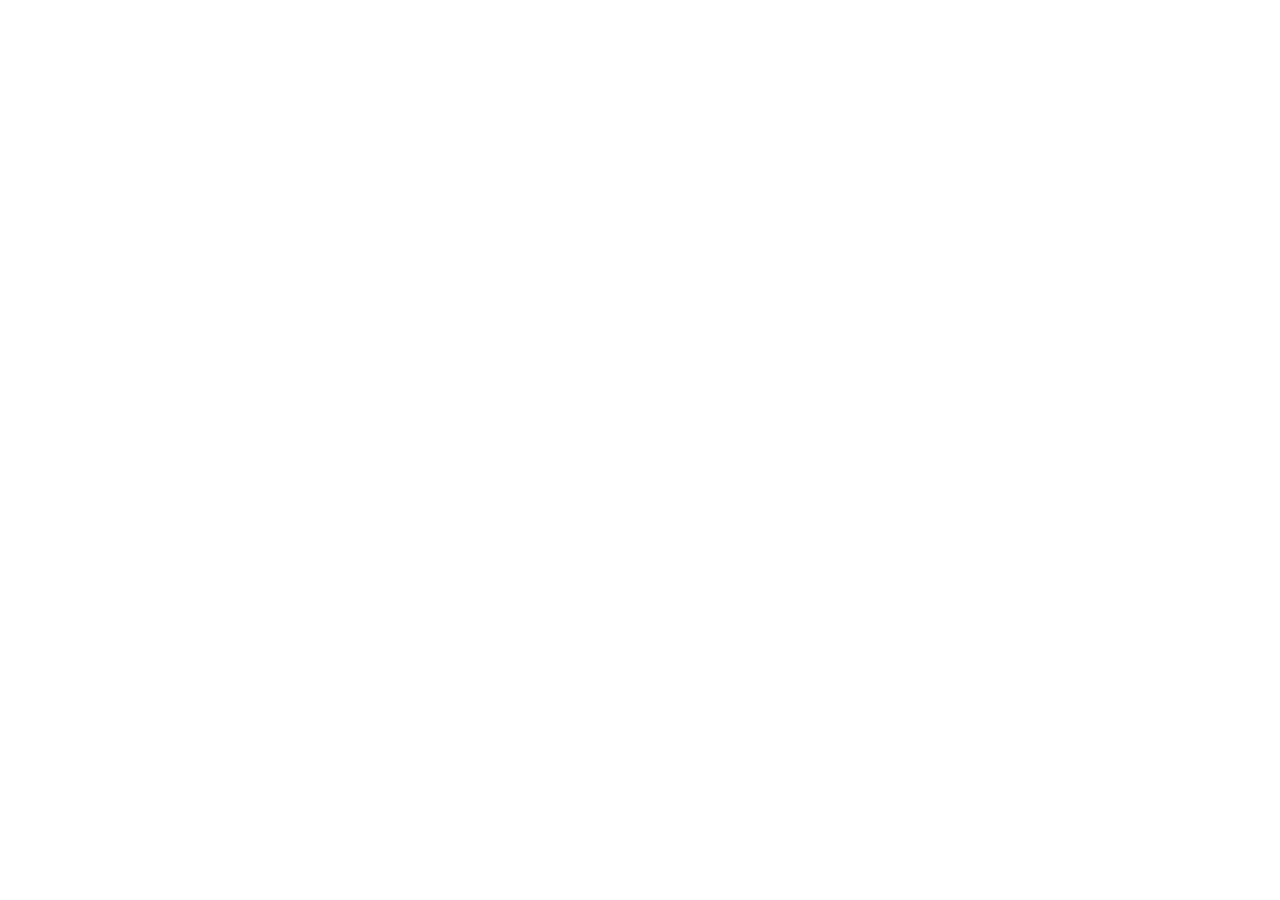
==== index.html @ 49f3c9e8 "Add files via upload" ====
<!doctype html>
<html lang="en">
<head>
  <meta charset="utf-8">
  <meta name="viewport" content="width=device-width, initial-scale=1, viewport-fit=cover">
  <title>MoneyNest</title>
  <meta name="theme-color" content="#ffffff">
  <script>
    /* apply the saved theme before anything paints (no white flash in dark mode) */
    (function () {
      try {
        var m = localStorage.getItem('mn_theme') || 'light';
        if (m === 'auto') m = (window.matchMedia && matchMedia('(prefers-color-scheme: dark)').matches) ? 'dark' : 'light';
        document.documentElement.setAttribute('data-theme', m);
      } catch (e) { document.documentElement.setAttribute('data-theme', 'light'); }
    })();
  </script>
  <link rel="icon" href="icons/logo.svg" type="image/svg+xml">
  <link rel="apple-touch-icon" href="icons/icon-180.png">
  <link rel="manifest" href="manifest.webmanifest">
  <meta name="mobile-web-app-capable" content="yes">
  <meta name="apple-mobile-web-app-capable" content="yes">
  <meta name="apple-mobile-web-app-title" content="MoneyNest">
  <link rel="stylesheet" href="css/style.css">
</head>
<body>
  <div id="app"></div>
  <div id="sheet"></div>
  <div id="toast" role="status" aria-live="polite"></div>
  <noscript>MoneyNest needs JavaScript.</noscript>
  <script src="config.js"></script>
  <script src="js/core.js"></script>
  <script src="js/charts.js"></script>
  <script src="js/i18n.js"></script>
  <script src="js/drive.js"></script>
  <script src="js/ui.js"></script>
</body>
</html>
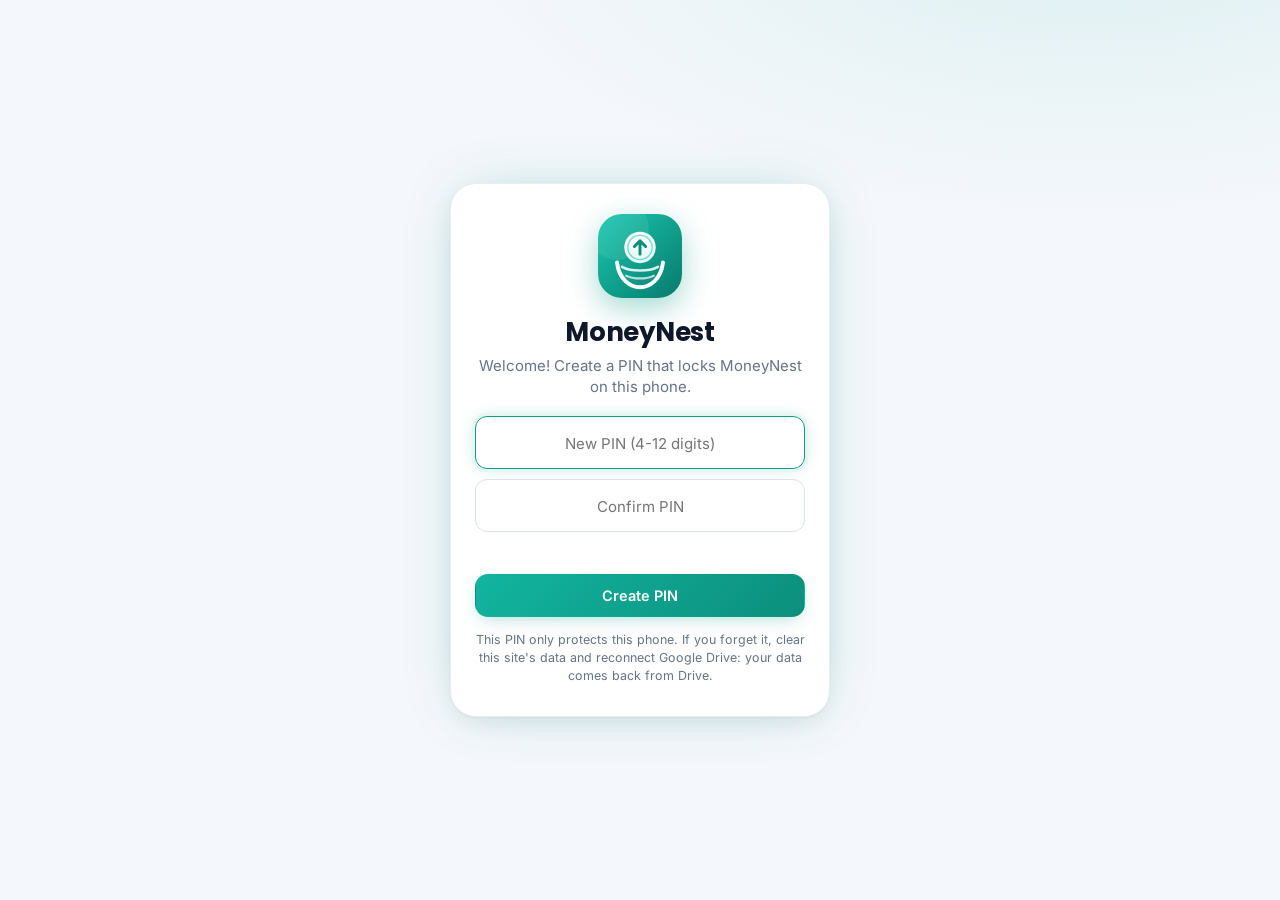
==== commit a761faa7: "Add files via upload" ====
--- a/index.html
+++ b/index.html
@@ -1,38 +1,2254 @@
 <!doctype html>
-<html lang="en">
-<head>
-  <meta charset="utf-8">
-  <meta name="viewport" content="width=device-width, initial-scale=1, viewport-fit=cover">
-  <title>MoneyNest</title>
-  <meta name="theme-color" content="#ffffff">
-  <script>
-    /* apply the saved theme before anything paints (no white flash in dark mode) */
-    (function () {
-      try {
-        var m = localStorage.getItem('mn_theme') || 'light';
-        if (m === 'auto') m = (window.matchMedia && matchMedia('(prefers-color-scheme: dark)').matches) ? 'dark' : 'light';
-        document.documentElement.setAttribute('data-theme', m);
-      } catch (e) { document.documentElement.setAttribute('data-theme', 'light'); }
-    })();
-  </script>
-  <link rel="icon" href="icons/logo.svg" type="image/svg+xml">
-  <link rel="apple-touch-icon" href="icons/icon-180.png">
-  <link rel="manifest" href="manifest.webmanifest">
-  <meta name="mobile-web-app-capable" content="yes">
-  <meta name="apple-mobile-web-app-capable" content="yes">
-  <meta name="apple-mobile-web-app-title" content="MoneyNest">
-  <link rel="stylesheet" href="css/style.css">
-</head>
-<body>
-  <div id="app"></div>
-  <div id="sheet"></div>
-  <div id="toast" role="status" aria-live="polite"></div>
-  <noscript>MoneyNest needs JavaScript.</noscript>
-  <script src="config.js"></script>
-  <script src="js/core.js"></script>
-  <script src="js/charts.js"></script>
-  <script src="js/i18n.js"></script>
-  <script src="js/drive.js"></script>
-  <script src="js/ui.js"></script>
-</body>
-</html>
+<html lang="en"><head><meta charset="utf-8">
+<meta name="viewport" content="width=device-width, initial-scale=1, viewport-fit=cover">
+<title>MoneyNest</title>
+<meta name="theme-color" content="#ffffff">
+<meta name="mobile-web-app-capable" content="yes"><meta name="apple-mobile-web-app-capable" content="yes"><meta name="apple-mobile-web-app-title" content="MoneyNest">
+<link rel="icon" href="[data-uri]" type="image/svg+xml"><link rel="apple-touch-icon" href="[data-uri]">
+<script>(function(){try{var m=localStorage.getItem('mn_theme')||'light';if(m==='auto')m=(window.matchMedia&&matchMedia('(prefers-color-scheme: dark)').matches)?'dark':'light';document.documentElement.setAttribute('data-theme',m);}catch(e){document.documentElement.setAttribute('data-theme','light');}})();</script>
+<style>/* MoneyNest - light and dark themes */
+@font-face { font-family: "Inter"; font-weight: 400; font-style: normal; font-display: swap; src: url("[data-uri]") format("woff"); }
+@font-face { font-family: "Inter"; font-weight: 500; font-style: normal; font-display: swap; src: url("[data-uri]") format("woff"); }
+@font-face { font-family: "Inter"; font-weight: 600; font-style: normal; font-display: swap; src: url("[data-uri]") format("woff"); }
+@font-face { font-family: "Inter"; font-weight: 700; font-style: normal; font-display: swap; src: url("[data-uri]") format("woff"); }
+@font-face { font-family: "Poppins"; font-weight: 500; font-style: normal; font-display: swap; src: url("[data-uri]") format("woff"); }
+@font-face { font-family: "Poppins"; font-weight: 700; font-style: normal; font-display: swap; src: url("[data-uri]") format("woff"); }
+
+:root {
+  color-scheme: light;
+  --bg: #f4f7fb; --bg-glow: rgba(18, 181, 160, .10);
+  --card: #ffffff; --card-2: #f7f9fc; --ink: #0f172a; --muted: #64748b; --line: #e8edf3; --line-2: #f0f3f8;
+  --input: #ffffff; --input-line: #dbe2ea; --hover: #f8fafc; --seg-bg: #edf1f6; --seg-on: #ffffff;
+  --brand: #0f9d8a; --brand-2: #12b5a0; --brand-d: #0b7f70; --brand-soft: #e6f6f3; --brand-glow: rgba(15, 157, 138, .38);
+  --pos: #16a34a; --neg: #e5484d; --save: #2f6fed; --warn: #f59e0b;
+  --pos-soft: #e8f7ee; --neg-soft: #fdecee; --save-soft: #e9f0fe; --warn-soft: #fff3da;
+  --pos-ink: #12803a; --neg-ink: #c92a31; --save-ink: #2358c9; --warn-ink: #9a5b00;
+  --grid: #e8edf3; --zero: #cbd5e1; --hero-tint: rgba(18, 181, 160, .13);
+  --glass: rgba(255, 255, 255, .86); --backdrop: rgba(15, 23, 42, .42);
+  --shadow: 0 1px 2px rgba(15, 23, 42, .04), 0 8px 22px rgba(15, 23, 42, .05);
+  --radius: 18px;
+  --font: "Inter", "Nirmala UI", "Noto Sans Bengali", "Segoe UI", system-ui, -apple-system, Roboto, Arial, sans-serif;
+  --font-display: "Poppins", "Inter", "Nirmala UI", "Noto Sans Bengali", "Segoe UI", system-ui, sans-serif;
+}
+:root[data-theme="dark"] {
+  color-scheme: dark;
+  --bg: #090f1d; --bg-glow: rgba(45, 212, 191, .10);
+  --card: #111a2e; --card-2: #16213a; --ink: #e8eef9; --muted: #94a3bc; --line: #1f2d47; --line-2: #19243b;
+  --input: #0d1526; --input-line: #2a3b5c; --hover: #17223a; --seg-bg: #0d1526; --seg-on: #1d2b48;
+  --brand: #2dd4bf; --brand-2: #34e0c8; --brand-d: #5eead4; --brand-soft: rgba(45, 212, 191, .14); --brand-glow: rgba(45, 212, 191, .42);
+  --pos: #34d399; --neg: #fb7185; --save: #6ea8fe; --warn: #fbbf24;
+  --pos-soft: rgba(52, 211, 153, .14); --neg-soft: rgba(251, 113, 133, .14); --save-soft: rgba(110, 168, 254, .15); --warn-soft: rgba(251, 191, 36, .14);
+  --pos-ink: #6ee7b7; --neg-ink: #fda4af; --save-ink: #9cc4ff; --warn-ink: #fcd34d;
+  --grid: #22314f; --zero: #3b4d70; --hero-tint: rgba(45, 212, 191, .12);
+  --glass: rgba(14, 22, 40, .84); --backdrop: rgba(2, 6, 15, .66);
+  --shadow: 0 1px 2px rgba(0, 0, 0, .35), 0 10px 30px rgba(0, 0, 0, .28);
+}
+
+* { box-sizing: border-box; -webkit-tap-highlight-color: transparent; }
+html, body { margin: 0; background: var(--bg); color: var(--ink); font-family: var(--font); font-size: 15px; line-height: 1.45; -webkit-font-smoothing: antialiased; }
+body { background: radial-gradient(900px 420px at 85% -80px, var(--bg-glow), transparent 70%), var(--bg); background-attachment: fixed; min-height: 100vh; }
+body.noscroll { overflow: hidden; }
+html.theme-anim *, html.theme-anim *::before, html.theme-anim *::after { transition: background-color .35s ease, color .35s ease, border-color .35s ease, box-shadow .35s ease !important; }
+button, input, select { font: inherit; color: inherit; }
+button { cursor: pointer; }
+button:disabled { opacity: .45; cursor: not-allowed; }
+h1, h2, h3, h4 { margin: 0; line-height: 1.25; }
+h1, h2, h3 { font-family: var(--font-display); font-weight: 700; letter-spacing: -.01em; }
+h3 { font-size: 16px; display: flex; align-items: center; gap: 8px; }
+h4 { font-size: 12px; text-transform: uppercase; letter-spacing: .06em; color: var(--muted); margin: 14px 0 8px; }
+small { color: var(--muted); font-size: 12.5px; }
+.ic { flex: none; vertical-align: middle; }
+.muted { color: var(--muted); } .xs { font-size: 12.5px; } .center { text-align: center; } .pad { padding: 18px 0; }
+.pos { color: var(--pos); } .neg { color: var(--neg); } .save { color: var(--save); } .neu { color: var(--ink); }
+:focus-visible { outline: 3px solid var(--brand-glow); outline-offset: 2px; border-radius: 10px; }
+::selection { background: var(--brand-glow); }
+
+/* ---------- layout ---------- */
+.shell { min-height: 100vh; }
+.side { display: none; }
+.top { position: sticky; top: 0; z-index: 20; display: flex; align-items: center; justify-content: space-between; gap: 10px; padding: 12px 16px; background: var(--glass); backdrop-filter: blur(14px); -webkit-backdrop-filter: blur(14px); border-bottom: 1px solid var(--line); }
+.top-l { display: flex; align-items: center; gap: 10px; }
+.top-r { display: flex; align-items: center; gap: 8px; }
+.top-l img { width: 32px; height: 32px; border-radius: 9px; }
+.top h1 { font-size: 19px; }
+.main { padding-bottom: 118px; min-width: 0; }
+#page { padding: 16px; max-width: 1080px; margin: 0 auto; }
+.tabs { position: fixed; left: 0; right: 0; bottom: 0; z-index: 30; display: grid; grid-template-columns: repeat(6, 1fr); background: var(--glass); backdrop-filter: blur(14px); -webkit-backdrop-filter: blur(14px); border-top: 1px solid var(--line); padding: 6px 4px calc(6px + env(safe-area-inset-bottom)); }
+.navbtn { position: relative; display: flex; flex-direction: column; align-items: center; gap: 2px; background: none; border: 0; padding: 6px 2px; font-size: 11px; color: var(--muted); border-radius: 12px; transition: color .2s, transform .2s; }
+.navbtn:active { transform: scale(.94); }
+.navbtn.on { color: var(--brand-d); font-weight: 600; }
+.navbtn.on .ic { stroke-width: 2.2; filter: drop-shadow(0 0 6px var(--brand-glow)); }
+.fab { position: fixed; right: 18px; bottom: calc(76px + env(safe-area-inset-bottom)); z-index: 31; width: 56px; height: 56px; border-radius: 50%; border: 0; background: linear-gradient(135deg, var(--brand-2), #0b8f7c); color: #fff; display: grid; place-items: center; box-shadow: 0 8px 24px var(--brand-glow); animation: glowpulse 3.2s ease-in-out infinite; transition: transform .2s; }
+.fab:active { transform: scale(.94); }
+
+@media (min-width: 900px) {
+  .shell { display: grid; grid-template-columns: 250px 1fr; }
+  .side { display: flex; flex-direction: column; gap: 18px; position: sticky; top: 0; height: 100vh; padding: 22px 16px; background: var(--card); border-right: 1px solid var(--line); }
+  .brand { display: flex; align-items: center; gap: 10px; font-size: 19px; padding: 0 6px 4px; font-family: var(--font-display); }
+  .brand img { width: 38px; height: 38px; border-radius: 11px; box-shadow: 0 6px 16px -4px var(--brand-glow); }
+  .sidenav { display: flex; flex-direction: column; gap: 4px; }
+  .sidenav .navbtn { flex-direction: row; gap: 12px; font-size: 14.5px; padding: 11px 12px; text-align: left; }
+  .sidenav .navbtn:hover { background: var(--hover); }
+  .sidenav .navbtn.on { background: var(--brand-soft); box-shadow: inset 3px 0 0 var(--brand); }
+  .side .sync-badge { margin-top: auto; }
+  .tabs, .fab, .top-l img { display: none; }
+  .main { padding-bottom: 40px; }
+  .top { padding: 18px 28px; }
+  #page { padding: 24px 28px; }
+}
+
+/* ---------- cards & basics ---------- */
+.card { background: var(--card); border-radius: var(--radius); box-shadow: var(--shadow); border: 1px solid var(--line); padding: 16px; transition: border-color .25s, box-shadow .25s, transform .25s; }
+.card:hover { border-color: var(--brand-glow); }
+.card-h { display: flex; align-items: center; justify-content: space-between; gap: 10px; margin-bottom: 12px; }
+.grid { display: grid; gap: 14px; grid-template-columns: 1fr; }
+@media (min-width: 900px) {
+  .grid.home, .grid.settings, .grid.wishes { grid-template-columns: 1fr 1fr; grid-auto-flow: dense; }
+  .grid.home > .full { grid-column: 1 / -1; }
+}
+.big { font-family: var(--font-display); font-size: 32px; font-weight: 700; letter-spacing: -.02em; }
+.kv { display: flex; align-items: center; justify-content: space-between; gap: 10px; padding: 5px 0; }
+.kv > span:first-child { color: var(--muted); }
+.link { background: none; border: 0; color: var(--brand-d); font-weight: 600; padding: 4px 2px; font-size: 14px; }
+.link:hover { text-decoration: underline; }
+.center-link { display: block; margin: 16px auto; }
+.dot { width: 9px; height: 9px; border-radius: 50%; display: inline-block; }
+.dot.ok { background: var(--pos); box-shadow: 0 0 8px var(--pos); } .dot.busy { background: var(--save); animation: pulse 1s infinite; } .dot.off { background: var(--warn); box-shadow: 0 0 8px var(--warn); } .dot.err { background: var(--neg); }
+@keyframes pulse { 50% { opacity: .3; } }
+.sync-badge { display: inline-flex; align-items: center; gap: 7px; font-size: 12.5px; color: var(--muted); background: var(--seg-bg); border-radius: 999px; padding: 6px 11px; cursor: pointer; max-width: 56vw; }
+.sync-badge span:last-child { overflow: hidden; text-overflow: ellipsis; white-space: nowrap; }
+.themebtn { width: 38px; height: 38px; border-radius: 12px; border: 1px solid var(--line); background: var(--card); color: var(--ink); display: grid; place-items: center; transition: transform .25s, box-shadow .25s, color .25s; }
+.themebtn:hover { box-shadow: 0 0 16px var(--brand-glow); color: var(--brand-d); }
+.themebtn:active { transform: rotate(25deg) scale(.92); }
+
+.btn { display: inline-flex; align-items: center; justify-content: center; gap: 7px; border: 1px solid var(--line); background: var(--card); border-radius: 13px; padding: 10px 16px; font-weight: 600; font-size: 14.5px; transition: transform .15s, box-shadow .25s, background-color .2s, border-color .2s; }
+.btn:hover { background: var(--hover); border-color: var(--brand-glow); }
+.btn:active { transform: scale(.97); }
+.btn.primary { background: linear-gradient(135deg, var(--brand-2), #0b8f7c); border-color: transparent; color: #fff; box-shadow: 0 6px 18px -6px var(--brand-glow); }
+.btn.primary:hover { box-shadow: 0 8px 26px -4px var(--brand-glow); filter: brightness(1.06); }
+.btn.danger { color: var(--neg-ink); border-color: rgba(229, 72, 77, .35); background: var(--neg-soft); }
+.btn.sm { padding: 6px 11px; font-size: 13px; border-radius: 11px; }
+.btn.block { width: 100%; }
+.btns { display: flex; flex-wrap: wrap; gap: 8px; align-items: center; margin-top: 12px; }
+.btns.end { justify-content: flex-end; margin-top: 16px; }
+.iconbtn { background: none; border: 0; padding: 8px; border-radius: 10px; color: var(--muted); display: grid; place-items: center; }
+.iconbtn:hover { background: var(--hover); color: var(--ink); }
+.iconbtn.sm { padding: 4px; }
+
+.ico { width: 40px; height: 40px; flex: none; border-radius: 12px; display: grid; place-items: center; background: var(--brand-soft); color: var(--brand-d); }
+.ico.sm { width: 32px; height: 32px; border-radius: 10px; }
+.ico.xs { width: 22px; height: 22px; border-radius: 7px; }
+.emo { font-size: 21px; line-height: 1; font-family: "Segoe UI Emoji", "Apple Color Emoji", "Noto Color Emoji", var(--font); }
+.ico.sm .emo { font-size: 17px; } .ico.xs .emo { font-size: 13px; }
+.pos-bg { background: var(--pos-soft); color: var(--pos); } .neg-bg { background: var(--neg-soft); color: var(--neg); } .save-bg { background: var(--save-soft); color: var(--save); }
+
+/* hero */
+.hero { display: flex; flex-wrap: wrap; gap: 16px; align-items: center; justify-content: space-between; background: radial-gradient(520px 220px at 0% 0%, var(--hero-tint), transparent 70%), var(--card); }
+.hero .big { text-shadow: 0 0 28px var(--brand-glow); }
+.accs { display: flex; flex-wrap: wrap; gap: 10px; }
+.acc { display: flex; align-items: center; gap: 10px; background: var(--card); border: 1px solid var(--line); border-radius: 14px; padding: 8px 14px 8px 10px; transition: transform .2s, box-shadow .2s; }
+.acc:hover { transform: translateY(-2px); box-shadow: 0 8px 20px -10px var(--brand-glow); }
+.acc span:last-child { display: flex; flex-direction: column; line-height: 1.25; }
+.acc b { font-size: 15px; }
+.wish-hero { flex-wrap: nowrap; margin-bottom: 14px; }
+
+/* greeting + streak */
+.greet { display: flex; flex-wrap: wrap; align-items: center; justify-content: space-between; gap: 12px; padding: 2px 2px 4px; }
+.greet small { display: block; font-size: 13px; letter-spacing: .02em; }
+.greet h2 { font-size: 26px; margin-top: 2px; }
+.greet h2 .wave { display: inline-block; transform-origin: 70% 70%; animation: wave 2.4s ease-in-out 1; }
+.greet .gname { background: linear-gradient(90deg, var(--brand), var(--save)); -webkit-background-clip: text; background-clip: text; color: transparent; }
+.streak { display: inline-flex; align-items: center; gap: 9px; border: 0; border-radius: 999px; padding: 9px 16px 9px 12px; font-weight: 700; font-size: 14px; color: var(--warn-ink); background: linear-gradient(135deg, var(--warn-soft), var(--neg-soft)); box-shadow: 0 0 0 1px rgba(245, 158, 11, .28), 0 8px 22px -8px rgba(245, 158, 11, .6); animation: streakglow 3s ease-in-out infinite; transition: transform .2s; }
+.streak:hover { transform: translateY(-2px); }
+.streak .fl { font-size: 20px; display: inline-block; animation: flicker 1.6s ease-in-out infinite; transform-origin: 50% 90%; }
+.streak small { color: inherit; opacity: .75; font-weight: 600; font-size: 12px; }
+.streak.t0 { color: var(--muted); background: var(--seg-bg); box-shadow: none; animation: none; }
+.streak.t0 .fl { animation: none; filter: grayscale(1); opacity: .6; }
+.streak.t3 { color: #fff; background: linear-gradient(135deg, #f97316, #e5484d); box-shadow: 0 0 0 1px rgba(249, 115, 22, .5), 0 10px 28px -6px rgba(249, 115, 22, .75); }
+.streak.t4 { color: #fff; background: linear-gradient(135deg, #8b5cf6, #ec4899); box-shadow: 0 0 0 1px rgba(139, 92, 246, .5), 0 10px 30px -6px rgba(168, 85, 247, .8); }
+.streak.t3 small, .streak.t4 small { opacity: .9; }
+.sbig { text-align: center; padding: 6px 0 10px; }
+.sbig .fl { font-size: 54px; display: inline-block; animation: flicker 1.6s ease-in-out infinite; }
+.sbig .num { font-family: var(--font-display); font-size: 44px; font-weight: 700; line-height: 1; text-shadow: 0 0 26px rgba(249, 115, 22, .45); }
+.sdots { display: grid; grid-template-columns: repeat(7, 1fr); gap: 8px; margin: 12px 0; }
+.sdot { text-align: center; font-size: 11px; color: var(--muted); }
+.sdot i { display: grid; place-items: center; width: 100%; aspect-ratio: 1; max-width: 38px; margin: 0 auto 3px; border-radius: 50%; font-style: normal; font-weight: 700; font-size: 14px; background: var(--seg-bg); color: var(--muted); }
+.sdot.ok i { background: var(--pos-soft); color: var(--pos); box-shadow: 0 0 12px -2px var(--pos); }
+.sdot.bad i { background: var(--neg-soft); color: var(--neg); }
+.sdot.today i { outline: 2px solid var(--brand); outline-offset: 2px; }
+
+/* alert banner */
+.alert { display: flex; align-items: center; gap: 12px; padding: 12px 14px; border-radius: 16px; border: 1px solid rgba(229, 72, 77, .35); background: var(--neg-soft); color: var(--neg-ink); font-weight: 600; text-align: left; width: 100%; }
+.alert.soon { border-color: rgba(245, 158, 11, .4); background: var(--warn-soft); color: var(--warn-ink); }
+.alert .emo { font-size: 22px; }
+.alert small { color: inherit; opacity: .8; display: block; font-weight: 500; }
+
+/* today */
+.today { display: flex; gap: 14px; align-items: center; }
+.today.empty { justify-content: flex-start; }
+.today-r { flex: 1; min-width: 0; }
+.today-r h3 { margin-bottom: 8px; }
+.pill { display: inline-block; font-size: 13px; font-weight: 600; border-radius: 999px; padding: 5px 11px; margin: 6px 6px 0 0; }
+.pill.ok { background: var(--pos-soft); color: var(--pos-ink); } .pill.bad { background: var(--neg-soft); color: var(--neg-ink); } .pill.save { background: var(--save-soft); color: var(--save-ink); }
+.bar { height: 10px; background: var(--seg-bg); border-radius: 999px; overflow: hidden; margin: 6px 0 10px; }
+.bar i { display: block; height: 100%; border-radius: 999px; box-shadow: 0 0 12px -1px currentColor; }
+
+.stats { display: grid; grid-template-columns: repeat(3, 1fr); gap: 10px; }
+.stat { padding: 13px; display: flex; flex-direction: column; gap: 3px; min-width: 0; }
+.stat b { font-size: 17px; overflow-wrap: anywhere; font-family: var(--font-display); }
+.stat .ico { margin-bottom: 4px; }
+@media (max-width: 420px) { .stat { padding: 11px 9px; } .stat b { font-size: 14.5px; } .today { flex-direction: column; align-items: stretch; text-align: left; } .today .ring { align-self: center; } .greet h2 { font-size: 22px; } }
+
+/* quick add */
+.qa-list { display: flex; flex-wrap: wrap; gap: 10px; }
+.qa-item { flex: 1 1 190px; display: flex; flex-direction: column; gap: 9px; padding: 11px 12px; border: 1px solid var(--line); border-radius: 16px; background: var(--card-2); transition: border-color .25s, box-shadow .25s; }
+.qa-item:hover { border-color: var(--brand-glow); box-shadow: 0 8px 22px -12px var(--brand-glow); }
+.qa-top { display: flex; align-items: center; gap: 9px; font-weight: 600; }
+.qa-top .badge { margin-left: auto; font-size: 11.5px; font-weight: 700; color: var(--brand-d); background: var(--brand-soft); border-radius: 999px; padding: 2px 8px; }
+.qa-amts { display: flex; flex-wrap: wrap; gap: 8px; }
+.qa-amt { border: 1px solid var(--brand-glow); background: var(--card); color: var(--brand-d); font-weight: 700; border-radius: 12px; padding: 7px 14px; font-size: 14.5px; transition: transform .12s, box-shadow .2s, background-color .2s; }
+.qa-amt:hover { background: var(--brand-soft); box-shadow: 0 0 16px -2px var(--brand-glow); }
+.qa-amt:active { transform: scale(.92); }
+.qa-amt.other { color: var(--muted); border-color: var(--line); font-weight: 600; }
+.qa-empty { text-align: center; color: var(--muted); padding: 8px 0; }
+
+/* rows */
+.rows { display: flex; flex-direction: column; }
+.row { display: flex; align-items: center; gap: 12px; width: 100%; text-align: left; background: none; border: 0; border-bottom: 1px solid var(--line-2); padding: 11px 6px; border-radius: 10px; transition: background-color .15s; }
+.row:last-child { border-bottom: 0; }
+.row:hover { background: var(--hover); }
+.row-main { flex: 1; min-width: 0; display: flex; flex-direction: column; }
+.row-main b { font-weight: 600; overflow-wrap: anywhere; }
+.row-main small { overflow: hidden; text-overflow: ellipsis; white-space: nowrap; }
+.amt { font-weight: 700; white-space: nowrap; font-family: var(--font-display); }
+.day { padding: 12px 14px 4px; margin-bottom: 12px; }
+.day-h { display: flex; justify-content: space-between; padding: 0 2px 6px; font-size: 13.5px; border-bottom: 1px solid var(--line); }
+.empty-state { text-align: center; color: var(--muted); display: flex; flex-direction: column; align-items: center; gap: 10px; padding: 34px 16px; }
+.empty-state .big-emo { font-size: 44px; line-height: 1; animation: floaty 3.4s ease-in-out infinite; }
+
+/* tx page */
+.monthnav { display: flex; align-items: center; justify-content: center; gap: 12px; margin-bottom: 14px; }
+.monthnav span { min-width: 150px; text-align: center; font-weight: 700; font-size: 16px; font-family: var(--font-display); }
+.monthnav button { width: 38px; height: 38px; border-radius: 12px; border: 1px solid var(--line); background: var(--card); display: grid; place-items: center; transition: box-shadow .2s; }
+.monthnav button:hover:not(:disabled) { box-shadow: 0 0 14px -2px var(--brand-glow); }
+.toolbar { display: flex; flex-wrap: wrap; gap: 10px; margin-bottom: 12px; }
+.search { flex: 1; min-width: 200px; display: flex; align-items: center; gap: 8px; background: var(--input); border: 1px solid var(--input-line); border-radius: 13px; padding: 0 12px; color: var(--muted); }
+.search input { border: 0; background: none; padding: 10px 0; width: 100%; outline: none; color: var(--ink); }
+.summary { display: flex; flex-wrap: wrap; gap: 6px 18px; font-weight: 600; margin: 4px 2px 14px; font-size: 14px; }
+.seg { display: inline-flex; background: var(--seg-bg); border-radius: 13px; padding: 4px; gap: 2px; max-width: 100%; overflow-x: auto; }
+.seg button, .seg label { border: 0; background: none; padding: 8px 13px; border-radius: 10px; font-weight: 600; font-size: 13.5px; color: var(--muted); white-space: nowrap; display: inline-flex; align-items: center; gap: 6px; cursor: pointer; transition: background-color .2s, color .2s, box-shadow .2s; }
+.seg label input { display: none; }
+.seg .on { background: var(--seg-on); color: var(--ink); box-shadow: 0 1px 3px rgba(15, 23, 42, .12), 0 0 14px -4px var(--brand-glow); }
+.seg.big { display: grid; grid-template-columns: repeat(3, 1fr); width: 100%; }
+.seg.big button { justify-content: center; padding: 10px 6px; }
+.seg.big .on.expense { color: var(--neg); } .seg.big .on.income { color: var(--pos); } .seg.big .on.transfer { color: var(--save); }
+
+/* charts */
+svg { display: block; max-width: 100%; }
+.legend { display: flex; flex-wrap: wrap; gap: 6px 16px; font-size: 12.5px; color: var(--muted); margin-top: 8px; }
+.legend span, .cat-list li { display: inline-flex; align-items: center; gap: 6px; }
+.sw { width: 11px; height: 11px; border-radius: 4px; display: inline-block; flex: none; }
+.sw.dash { background: none; border-top: 2px dashed var(--warn); height: 0; width: 16px; border-radius: 0; }
+.mini-stats { display: grid; grid-template-columns: repeat(auto-fit, minmax(130px, 1fr)); gap: 10px; margin-top: 14px; }
+.mini-stats > div { background: var(--card-2); border-radius: 12px; padding: 10px 12px; display: flex; flex-direction: column; }
+.chart-empty { text-align: center; color: var(--muted); padding: 30px 0; }
+.donut-wrap { display: flex; flex-wrap: wrap; gap: 18px; align-items: center; justify-content: center; }
+.cat-list { list-style: none; padding: 0; margin: 0; flex: 1; min-width: 220px; display: flex; flex-direction: column; gap: 9px; }
+.cat-list li { display: grid; grid-template-columns: 14px 1fr auto 42px; gap: 8px; align-items: center; }
+.cat-list small { text-align: right; }
+.bar-glow { filter: drop-shadow(0 0 5px var(--brand-glow)); }
+.ring-arc { filter: drop-shadow(0 0 6px currentColor); }
+.reportbar { display: flex; justify-content: center; margin: -4px 0 14px; }
+
+/* wishlist */
+.wish-top { display: flex; align-items: center; gap: 12px; margin-bottom: 12px; }
+.wish-nums { display: grid; grid-template-columns: repeat(3, 1fr); gap: 8px; margin-bottom: 8px; }
+.wish-nums div { display: flex; flex-direction: column; min-width: 0; }
+.wish-nums b { overflow-wrap: anywhere; font-family: var(--font-display); }
+.wish.done { opacity: .82; }
+.wish.complete { border-color: var(--pos); box-shadow: 0 0 0 1px var(--pos), 0 10px 30px -12px var(--pos); }
+.log { margin-top: 10px; border-top: 1px dashed var(--line); padding-top: 8px; }
+.log-row { display: grid; grid-template-columns: 1fr auto auto auto; gap: 8px; align-items: center; padding: 5px 0; font-size: 13.5px; }
+
+/* loans (lend / borrow) */
+.split2 { display: grid; grid-template-columns: 1fr 1fr; gap: 10px; }
+.mid { font-family: var(--font-display); font-size: 22px; font-weight: 700; }
+.stats.two { grid-template-columns: 1fr 1fr; }
+.pbar { margin: 12px 0; }
+.avatar { width: 40px; height: 40px; flex: none; border-radius: 50%; display: grid; place-items: center; font-weight: 700; font-size: 17px; font-family: var(--font-display); }
+.avatar.lg { width: 54px; height: 54px; font-size: 22px; }
+.bs { display: block; text-align: right; font-weight: 500; font-size: 11.5px; color: var(--muted); white-space: normal; max-width: 150px; margin-left: auto; font-family: var(--font); }
+.backlink { display: inline-flex; align-items: center; gap: 4px; margin-bottom: 8px; }
+.person-head { display: flex; align-items: center; gap: 14px; margin-bottom: 12px; }
+.person-head .row-main small { white-space: normal; }
+.pname { font-size: 20px; font-family: var(--font-display); }
+.status { margin-bottom: 12px; text-align: center; }
+.status .big { margin: 2px 0; }
+.pos-card { background: radial-gradient(400px 160px at 50% 0%, var(--pos-soft), transparent 75%), var(--card); }
+.neg-card { background: radial-gradient(400px 160px at 50% 0%, var(--neg-soft), transparent 75%), var(--card); }
+.grid4 { display: grid; grid-template-columns: repeat(4, 1fr); gap: 10px; margin-bottom: 12px; }
+.grid4 .stat b { font-size: 15px; }
+@media (max-width: 700px) { .grid4 { grid-template-columns: 1fr 1fr; } }
+.btns.four { margin: 0 0 14px; }
+.btns.four .btn { flex: 1 1 calc(50% - 8px); }
+@media (min-width: 900px) { .btns.four .btn { flex: 1 1 0; } }
+.due { display: inline-block; font-size: 11.5px; font-weight: 700; padding: 2px 9px; border-radius: 999px; margin-left: 6px; vertical-align: 1px; white-space: nowrap; font-family: var(--font); }
+.due.over { background: var(--neg-soft); color: var(--neg-ink); box-shadow: 0 0 12px -3px var(--neg); }
+.due.soon { background: var(--warn-soft); color: var(--warn-ink); }
+.due.later { background: var(--brand-soft); color: var(--brand-d); }
+.due.paid { background: var(--pos-soft); color: var(--pos-ink); }
+.duechips { display: flex; gap: 6px; margin-top: 6px; flex-wrap: wrap; }
+
+/* emoji picker */
+.emoji-grid { display: grid; grid-template-columns: repeat(auto-fill, minmax(42px, 1fr)); gap: 6px; max-height: 148px; overflow-y: auto; padding: 4px; border: 1px solid var(--line); border-radius: 14px; background: var(--card-2); }
+.emoji-btn { font-size: 22px; line-height: 1; border: 1px solid transparent; border-radius: 10px; padding: 6px 0; background: none; transition: transform .12s, background-color .15s; font-family: "Segoe UI Emoji", "Apple Color Emoji", "Noto Color Emoji", var(--font); }
+.emoji-btn:hover { background: var(--hover); transform: scale(1.12); }
+.emoji-btn.on { border-color: var(--brand); background: var(--brand-soft); box-shadow: 0 0 14px -2px var(--brand-glow); }
+.emoji-row { display: flex; gap: 8px; align-items: center; margin-bottom: 8px; }
+.emoji-row input { width: 64px !important; text-align: center; font-size: 22px; padding: 6px !important; }
+
+/* settings / forms */
+.field { display: flex; flex-direction: column; gap: 6px; margin-bottom: 12px; }
+.field > span { font-size: 12.5px; font-weight: 600; color: var(--muted); }
+.field input, .field select, .pin { border: 1px solid var(--input-line); background: var(--input); border-radius: 12px; padding: 11px 12px; width: 100%; min-width: 0; transition: border-color .2s, box-shadow .2s; }
+.field input:focus, .field select:focus, .pin:focus { outline: none; border-color: var(--brand); box-shadow: 0 0 0 3px var(--brand-soft), 0 0 18px -4px var(--brand-glow); }
+.two { display: grid; grid-template-columns: 1fr 1fr; gap: 10px; }
+@media (max-width: 420px) { .two { grid-template-columns: 1fr; } }
+.check { display: flex; align-items: center; gap: 8px; margin: 4px 0 8px; font-weight: 600; }
+.check input { width: 18px; height: 18px; accent-color: var(--brand); }
+.chips { display: flex; flex-wrap: wrap; gap: 8px; }
+.chip { position: relative; display: inline-flex; align-items: center; gap: 7px; border: 1px solid var(--line); background: var(--card); border-radius: 999px; padding: 6px 12px 6px 7px; font-size: 13.5px; font-weight: 500; transition: border-color .2s, box-shadow .2s, background-color .2s; }
+.chip:hover { border-color: var(--brand-glow); }
+.chip.icononly { padding: 8px; border-radius: 12px; }
+.chip.on, .chip:has(input:checked) { border-color: var(--brand); background: var(--brand-soft); color: var(--brand-d); box-shadow: 0 0 14px -4px var(--brand-glow); }
+.chip input { position: absolute; opacity: 0; pointer-events: none; }
+label.chip { padding: 8px 12px; border-radius: 12px; cursor: pointer; }
+.swatches { display: flex; flex-wrap: wrap; gap: 10px; }
+.swatch { width: 30px; height: 30px; border-radius: 50%; border: 3px solid var(--card); box-shadow: 0 0 0 1px var(--input-line); transition: transform .15s; }
+.swatch:hover { transform: scale(1.12); }
+.swatch.on { box-shadow: 0 0 0 2px var(--ink); }
+.err { color: var(--neg); font-size: 13.5px; min-height: 18px; margin-top: 4px; }
+.qlist .row .emo { font-size: 20px; }
+
+/* sheet */
+.backdrop { position: fixed; inset: 0; background: var(--backdrop); z-index: 60; animation: fade .15s; backdrop-filter: blur(3px); }
+.sheet { position: fixed; z-index: 61; left: 0; right: 0; bottom: 0; background: var(--card); border: 1px solid var(--line); border-bottom: 0; border-radius: 24px 24px 0 0; max-height: 92vh; display: flex; flex-direction: column; animation: up .22s ease-out; box-shadow: 0 -10px 40px rgba(0, 0, 0, .25); }
+.sheet-h { display: flex; align-items: center; justify-content: space-between; padding: 16px 18px 6px; }
+.sheet-h h2 { font-size: 18px; }
+.sheet-b { padding: 8px 18px calc(20px + env(safe-area-inset-bottom)); overflow-y: auto; }
+@media (min-width: 700px) {
+  .sheet { left: 50%; right: auto; bottom: auto; top: 50%; width: 520px; transform: translate(-50%, -50%); border-radius: 24px; border-bottom: 1px solid var(--line); animation: pop .2s ease-out; box-shadow: 0 30px 80px rgba(0, 0, 0, .35), 0 0 40px -10px var(--brand-glow); }
+}
+.amount-field { display: flex; align-items: center; justify-content: center; gap: 6px; margin: 16px 0 14px; border-bottom: 2px solid var(--line); transition: border-color .2s; }
+.amount-field span { font-size: 30px; color: var(--muted); font-weight: 600; }
+.amount-field input { border: 0; outline: none; background: none; font-size: 40px; font-weight: 700; width: 70%; text-align: center; padding: 4px 0; font-family: var(--font-display); }
+.amount-field:focus-within { border-color: var(--brand); box-shadow: 0 8px 18px -14px var(--brand-glow); }
+
+/* auth */
+.auth { min-height: 100vh; display: grid; place-items: center; padding: 20px; }
+.auth-card { width: 100%; max-width: 380px; background: var(--card); border-radius: 26px; box-shadow: var(--shadow), 0 0 60px -20px var(--brand-glow); padding: 30px 24px; text-align: center; border: 1px solid var(--line); animation: rise .5s both; }
+.auth-logo { width: 84px; height: 84px; border-radius: 24px; box-shadow: 0 10px 30px var(--brand-glow); margin-bottom: 12px; animation: floaty 4s ease-in-out infinite; }
+.auth h1 { font-size: 26px; margin-bottom: 6px; }
+.auth .sub { color: var(--muted); margin: 0 0 18px; }
+.auth form { display: flex; flex-direction: column; gap: 10px; }
+.pin { text-align: center; font-size: 20px; letter-spacing: .35em; }
+.pin::placeholder { letter-spacing: 0; font-size: 15px; }
+.hint { color: var(--muted); font-size: 12.5px; margin: 14px 0 0; }
+.shake { animation: shake .35s; }
+
+#toast { position: fixed; left: 50%; bottom: 100px; transform: translate(-50%, 20px); background: #0f172a; color: #fff; padding: 10px 16px; border-radius: 14px; font-size: 14px; opacity: 0; pointer-events: none; transition: .25s; z-index: 80; max-width: 90vw; text-align: center; display: flex; align-items: center; gap: 12px; box-shadow: 0 10px 30px rgba(0, 0, 0, .35), 0 0 24px -6px var(--brand-glow); }
+:root[data-theme="dark"] #toast { background: #1d2b48; border: 1px solid var(--line); }
+#toast.show { opacity: 1; transform: translate(-50%, 0); pointer-events: auto; }
+#toast button { background: none; border: 0; color: #5eead4; font-weight: 700; padding: 2px 4px; }
+
+/* dark-mode glow on numbers */
+:root[data-theme="dark"] .pos { text-shadow: 0 0 16px rgba(52, 211, 153, .28); }
+:root[data-theme="dark"] .neg { text-shadow: 0 0 16px rgba(251, 113, 133, .25); }
+:root[data-theme="dark"] .card:hover { box-shadow: var(--shadow), 0 0 28px -12px var(--brand-glow); }
+
+/* ---------- animations ---------- */
+@keyframes rise { from { opacity: 0; transform: translateY(12px); } }
+@keyframes fade { from { opacity: 0; } }
+@keyframes up { from { transform: translateY(40px); opacity: 0; } }
+@keyframes pop { from { transform: translate(-50%, -48%) scale(.97); opacity: 0; } }
+@keyframes shake { 20%, 60% { transform: translateX(-7px); } 40%, 80% { transform: translateX(7px); } }
+@keyframes glowpulse { 0%, 100% { box-shadow: 0 8px 22px var(--brand-glow); } 50% { box-shadow: 0 10px 34px var(--brand-glow), 0 0 0 7px transparent; } }
+@keyframes streakglow { 0%, 100% { filter: brightness(1); } 50% { filter: brightness(1.1) drop-shadow(0 0 8px rgba(245, 158, 11, .45)); } }
+@keyframes flicker { 0%, 100% { transform: scale(1) rotate(-2deg); } 25% { transform: scale(1.1, 1.14) rotate(2deg); } 50% { transform: scale(.96, 1.05) rotate(-1deg); } 75% { transform: scale(1.06) rotate(1.5deg); } }
+@keyframes wave { 0%, 60%, 100% { transform: rotate(0); } 10%, 30% { transform: rotate(16deg); } 20%, 40% { transform: rotate(-10deg); } 50% { transform: rotate(8deg); } }
+@keyframes floaty { 0%, 100% { transform: translateY(0); } 50% { transform: translateY(-6px); } }
+@keyframes grow { from { transform: scaleY(0); } }
+@keyframes draw { from { stroke-dashoffset: 1; } to { stroke-dashoffset: 0; } }
+@keyframes ringin { from { stroke-dasharray: 0 100; } }
+@keyframes fillbar { from { width: 0; } }
+@keyframes spinin { from { opacity: 0; transform: rotate(-35deg) scale(.9); } }
+@keyframes fadein { from { opacity: 0; } }
+
+.enter #page > *, .enter .grid > *, .enter .home-top > * { animation: rise .5s cubic-bezier(.2, .8, .2, 1) both; }
+.enter .grid > *:nth-child(2) { animation-delay: .05s; } .enter .grid > *:nth-child(3) { animation-delay: .1s; } .enter .grid > *:nth-child(4) { animation-delay: .15s; }
+.enter .grid > *:nth-child(5) { animation-delay: .2s; } .enter .grid > *:nth-child(6) { animation-delay: .25s; } .enter .grid > *:nth-child(7) { animation-delay: .3s; } .enter .grid > *:nth-child(n+8) { animation-delay: .34s; }
+.enter svg .bx { transform-box: fill-box; transform-origin: 50% 100%; animation: grow .75s cubic-bezier(.2, .8, .2, 1) both; }
+.enter svg .draw { stroke-dasharray: 1; animation: draw 1.1s ease-out both; }
+.enter svg .area { animation: fadein 1.2s ease-out both; }
+.enter svg .ring-arc { animation: ringin 1s cubic-bezier(.2, .8, .2, 1) both; }
+.enter svg .donut-seg { animation: spinin .9s cubic-bezier(.2, .8, .2, 1) both; transform-origin: 50% 50%; }
+.enter .bar i { animation: fillbar 1s .15s cubic-bezier(.2, .8, .2, 1) both; }
+@media (prefers-reduced-motion: reduce) { * { animation: none !important; transition: none !important; } }
+.fadein-el { animation: fadein .9s .5s ease-out both; }
+.home-top { display: flex; flex-direction: column; gap: 12px; margin-bottom: 14px; }
+.grid.home { align-items: start; }
+.emoji-row small { flex: 1; }
+.duechips { display: flex; }
+</style></head>
+<body><div id="app"></div><div id="sheet"></div><div id="toast" role="status" aria-live="polite"></div>
+<noscript>MoneyNest needs JavaScript.</noscript>
+<script src="config.js"></script>
+<script>window.MN_CONFIG = Object.assign({ googleClientId: '' }, window.MN_CONFIG || {});</script>
+<script>'use strict';
+/* =====================================================================
+   MoneyNest core: storage on device, sync with the PC, helpers
+   ===================================================================== */
+const APP_KEY = 'mn_v1';
+/* true when the app runs from the web (phone) instead of from the server on your PC */
+const STANDALONE = (window.MN_CONFIG && typeof MN_CONFIG.standalone === 'boolean') ? MN_CONFIG.standalone : !/^(localhost|127\.0\.0\.1|\[::1\])$/.test(location.hostname);
+const $ = (s, el = document) => el.querySelector(s);
+const $$ = (s, el = document) => Array.from(el.querySelectorAll(s));
+const esc = s => String(s == null ? '' : s).replace(/[&<>"']/g, c => ({ '&': '&amp;', '<': '&lt;', '>': '&gt;', '"': '&quot;', "'": '&#39;' }[c]));
+const uid = () => Date.now().toString(36) + Math.random().toString(36).slice(2, 8);
+
+/* ---------- small pure-JS SHA-256 (used only for the on-device PIN lock) ---------- */
+const sha256 = (() => {
+  const K = [], H0 = [];
+  let p = 2, n = 0;
+  while (n < 64) {
+    let prime = true;
+    for (let d = 2; d * d <= p; d++) if (p % d === 0) { prime = false; break; }
+    if (prime) {
+      if (n < 8) H0[n] = (Math.pow(p, 1 / 2) % 1 * 4294967296) | 0;
+      K[n] = (Math.pow(p, 1 / 3) % 1 * 4294967296) | 0;
+      n++;
+    }
+    p++;
+  }
+  const rr = (v, a) => (v >>> a) | (v << (32 - a));
+  return function (str) {
+    const bytes = new TextEncoder().encode(str);
+    const l = bytes.length;
+    const total = (((l + 8) >> 6) + 1) * 16;
+    const words = new Int32Array(total);
+    for (let i = 0; i < l; i++) words[i >> 2] |= bytes[i] << (24 - (i % 4) * 8);
+    words[l >> 2] |= 0x80 << (24 - (l % 4) * 8);
+    words[total - 1] = l * 8;
+    let H = H0.slice();
+    for (let j = 0; j < total; j += 16) {
+      const w = Array.from(words.subarray(j, j + 16));
+      const old = H.slice(0, 8);
+      for (let i = 0; i < 64; i++) {
+        const w15 = w[i - 15], w2 = w[i - 2];
+        const a = H[0], e = H[4];
+        const wi = i < 16 ? w[i] : (w[i - 16] + (rr(w15, 7) ^ rr(w15, 18) ^ (w15 >>> 3)) + w[i - 7] + (rr(w2, 17) ^ rr(w2, 19) ^ (w2 >>> 10))) | 0;
+        w[i] = wi;
+        const t1 = H[7] + (rr(e, 6) ^ rr(e, 11) ^ rr(e, 25)) + ((e & H[5]) ^ (~e & H[6])) + K[i] + wi;
+        const t2 = (rr(a, 2) ^ rr(a, 13) ^ rr(a, 22)) + ((a & H[1]) ^ (a & H[2]) ^ (H[1] & H[2]));
+        H = [(t1 + t2) | 0].concat(H.slice(0, 7));
+        H[4] = (H[4] + t1) | 0;
+      }
+      for (let i = 0; i < 8; i++) H[i] = (H[i] + old[i]) | 0;
+    }
+    return H.map(x => ('00000000' + (x >>> 0).toString(16)).slice(-8)).join('');
+  };
+})();
+
+/* ---------- Store: everything lives in this device's browser storage and
+   is merged with the PC database by Sync (last write wins per record) ---------- */
+const Store = {
+  d: null,
+  load() {
+    try { this.d = JSON.parse(localStorage.getItem(APP_KEY)); } catch (e) { this.d = null; }
+    if (!this.d || !this.d.records) {
+      this.d = { records: {}, seq: 0, dirty: {}, token: '', salt: '', pinHash: '', lastSync: 0, lang: 'en', seeded: 0, seeded2: 0 };
+    }
+  },
+  save() {
+    try { localStorage.setItem(APP_KEY, JSON.stringify(this.d)); }
+    catch (e) { if ((typeof UI !== "undefined" && UI)) UI.toast('Storage is full on this device'); }
+  },
+  list(kind) {
+    const out = [];
+    for (const key in this.d.records) {
+      const r = this.d.records[key];
+      if (r.kind === kind && !r.deleted) out.push(Object.assign({}, r.data, { id: r.id }));
+    }
+    return out;
+  },
+  get(kind, id) {
+    const r = this.d.records[kind + ':' + id];
+    return r && !r.deleted ? Object.assign({}, r.data, { id: r.id }) : null;
+  },
+  put(kind, id, data) {
+    const key = kind + ':' + id;
+    const old = this.d.records[key];
+    const ts = Math.max(Date.now(), (old ? old.updated_at : 0) + 1);
+    const clean = Object.assign({}, data); delete clean.id;
+    this.d.records[key] = { kind, id, data: clean, updated_at: ts, deleted: 0 };
+    this.d.dirty[key] = ts;
+    this.save();
+    Sync.soon();
+  },
+  remove(kind, id) {
+    const key = kind + ':' + id;
+    const old = this.d.records[key];
+    if (!old) return;
+    const ts = Math.max(Date.now(), old.updated_at + 1);
+    this.d.records[key] = { kind, id, data: old.data, updated_at: ts, deleted: 1 };
+    this.d.dirty[key] = ts;
+    this.save();
+    Sync.soon();
+  },
+  /* default accounts/categories use fixed ids so every device agrees */
+  seed() {
+    if (this.d.seeded) return;
+    const put = (kind, id, data) => { this.d.records[kind + ':' + id] = { kind, id, data, updated_at: 1, deleted: 0 }; };
+    [['acc_cash', 'Cash', 'নগদ টাকা', 'cash'], ['acc_bkash', 'bKash', 'বিকাশ', 'phone'], ['acc_bank', 'Bank', 'ব্যাংক', 'bank']]
+      .forEach(([id, name, nameBn, icon], i) => put('account', id, { name, nameBn, icon, opening: 0, order: i }));
+    const ex = [
+      ['cat_food', 'Food', 'খাবার', 'food', '#f97316'], ['cat_transport', 'Transport', 'যাতায়াত', 'bus', '#3b82f6'],
+      ['cat_study', 'Study', 'পড়াশোনা', 'book', '#8b5cf6'], ['cat_shopping', 'Shopping', 'কেনাকাটা', 'bag', '#ec4899'],
+      ['cat_bills', 'Bills', 'বিল', 'bolt', '#eab308'], ['cat_health', 'Health', 'স্বাস্থ্য', 'pulse', '#ef4444'],
+      ['cat_fun', 'Entertainment', 'বিনোদন', 'fun', '#14b8a6'], ['cat_wish', 'Wishlist', 'উইশলিস্ট', 'heart', '#d946ef'],
+      ['cat_other', 'Other', 'অন্যান্য', 'dots', '#64748b']];
+    ex.forEach(([id, name, nameBn, icon, color], i) => put('category', id, { name, nameBn, icon, color, type: 'expense', order: i }));
+    const inc = [
+      ['cat_parents', 'Parents', 'বাবা-মা', 'users', '#16a34a'], ['cat_salary', 'Salary / Job', 'বেতন / চাকরি', 'briefcase', '#0ea5e9'],
+      ['cat_gift', 'Gift', 'উপহার', 'gift', '#f43f5e'], ['cat_other_in', 'Other', 'অন্যান্য', 'dots', '#64748b']];
+    inc.forEach(([id, name, nameBn, icon, color], i) => put('category', id, { name, nameBn, icon, color, type: 'income', order: i }));
+    this.d.seeded = 1;
+    this.save();
+  },
+  /* one-tap shortcuts (Bus 10/15, Cigarette 10/23) are added once, for old and new users */
+  seed2() {
+    if (this.d.seeded2) return;
+    const put = (id, data) => { this.d.records['quick:' + id] = { kind: 'quick', id, data, updated_at: 1, deleted: 0 }; };
+    put('q_bus', { name: 'Bus', nameBn: 'বাস', emoji: '🚌', cat: 'cat_transport', amounts: [10, 15], order: 0 });
+    put('q_cig', { name: 'Cigarette', nameBn: 'সিগারেট', emoji: '🚬', cat: 'cat_fun', amounts: [10, 23], order: 1 });
+    this.d.seeded2 = 1;
+    this.save();
+  }
+};
+
+/* ---------- emoji defaults (used when the user has not picked one) ---------- */
+const DEFAULT_EMOJI = {
+  cat_food: '🍔', cat_transport: '🚌', cat_study: '📚', cat_shopping: '🛍️', cat_bills: '💡', cat_health: '💊', cat_fun: '🎬', cat_wish: '🎁', cat_other: '✨',
+  cat_parents: '👨‍👩‍👧', cat_salary: '💼', cat_gift: '🎁', cat_other_in: '✨', acc_cash: '💵', acc_bkash: '📱', acc_bank: '🏦'
+};
+const EMOJI_SET = ['🍔', '🍕', '🍜', '☕', '🥤', '🍎', '🛒', '🚌', '🚕', '🚆', '⛽', '🏍️', '📚', '✏️', '🎓', '🛍️', '👕', '👟', '💡', '📱', '💻', '🎧', '🎬', '🎮', '🎵', '🚬', '🍿', '⚽', '💊', '🏥', '🎁', '🎂', '🏠', '💼', '💰', '💵', '🏦', '👨‍👩‍👧', '❤️', '✈️', '🐶', '🌟', '✨', '🔧', '💈', '🧾', '🙏', '🎯'];
+/* once a record has an emoji field (even empty) the user's choice wins; otherwise use the default */
+const emojiOf = o => (o ? (typeof o.emoji === 'string' ? o.emoji : (DEFAULT_EMOJI[o.id] || '')) : '');
+
+/* ---------- theme: light / dark / auto (stored in this browser) ---------- */
+const Theme = {
+  key: 'mn_theme',
+  get() { try { return localStorage.getItem(this.key) || 'light'; } catch (e) { return 'light'; } },
+  resolved(mode) { mode = mode || this.get(); return mode === 'auto' ? (window.matchMedia && matchMedia('(prefers-color-scheme: dark)').matches ? 'dark' : 'light') : mode; },
+  apply(mode, animate) {
+    const r = this.resolved(mode), el = document.documentElement;
+    if (animate) { el.classList.add('theme-anim'); setTimeout(() => el.classList.remove('theme-anim'), 500); }
+    el.setAttribute('data-theme', r);
+    const m = document.querySelector('meta[name="theme-color"]'); if (m) m.setAttribute('content', r === 'dark' ? '#090f1d' : '#ffffff');
+  },
+  set(mode) { try { localStorage.setItem(this.key, mode); } catch (e) { /* ignore */ } this.apply(mode, true); },
+  toggle() { this.set(this.resolved() === 'dark' ? 'light' : 'dark'); }
+};
+if (window.matchMedia) {
+  try { matchMedia('(prefers-color-scheme: dark)').addEventListener('change', () => { if (Theme.get() === 'auto') Theme.apply('auto', true); }); } catch (e) { /* old browser */ }
+}
+
+/* ---------- Sync with the PC ---------- */
+const Sync = {
+  busy: false,
+  timer: null,
+  status: 'offline', // ok | syncing | offline | auth
+  async api(path, body) {
+    const headers = { 'Content-Type': 'application/json' };
+    if (Store.d.token) headers.Authorization = 'Bearer ' + Store.d.token;
+    const ctl = new AbortController();
+    const to = setTimeout(() => ctl.abort(), 12000);
+    try {
+      const r = await fetch(path, { method: body ? 'POST' : 'GET', headers, body: body ? JSON.stringify(body) : undefined, signal: ctl.signal, cache: 'no-store' });
+      let j = {};
+      try { j = await r.json(); } catch (e) { /* not json */ }
+      if (!r.ok) { const err = new Error(j.error || ('HTTP ' + r.status)); err.status = r.status; err.data = j; throw err; }
+      return j;
+    } finally { clearTimeout(to); }
+  },
+  setStatus(s) { this.status = s; if ((typeof UI !== "undefined" && UI)) UI.syncBadge(); },
+  soon() { if ((typeof UI !== "undefined" && UI)) UI.syncBadge(); if ((typeof Drive !== "undefined" && Drive)) Drive.soon(); clearTimeout(this.timer); this.timer = setTimeout(() => this.run(), 700); },
+  async run(retry) {
+    if (this.busy || !Store.d.token) return;
+    this.busy = true;
+    this.setStatus('syncing');
+    try {
+      const keys = Object.keys(Store.d.dirty);
+      const sentAt = {};
+      const changes = keys.map(k => {
+        const r = Store.d.records[k];
+        sentAt[k] = r.updated_at;
+        return { kind: r.kind, id: r.id, data: r.data, updated_at: r.updated_at, deleted: r.deleted };
+      });
+      const res = await this.api('/api/sync', { since: Store.d.seq, changes });
+      for (const k of keys) if (Store.d.dirty[k] === sentAt[k]) delete Store.d.dirty[k];
+      let touched = false;
+      for (const ch of res.changes) {
+        const key = ch.kind + ':' + ch.id;
+        if (Store.d.dirty[key]) continue; // a newer local edit is still waiting to be sent
+        const loc = Store.d.records[key];
+        if (!loc || ch.updated_at > loc.updated_at) {
+          Store.d.records[key] = { kind: ch.kind, id: ch.id, data: ch.data, updated_at: ch.updated_at, deleted: ch.deleted ? 1 : 0 };
+          touched = true;
+        }
+      }
+      if (res.seq < Store.d.seq && !retry) { // PC database was restored/replaced: start over
+        Store.d.seq = 0;
+        for (const k in Store.d.records) Store.d.dirty[k] = Store.d.records[k].updated_at;
+        Store.save(); this.busy = false;
+        return this.run(true);
+      }
+      Store.d.seq = res.seq;
+      Store.d.lastSync = Date.now();
+      Store.save();
+      this.setStatus('ok');
+      if (touched && (typeof UI !== "undefined" && UI)) { UI.refresh(); if ((typeof Drive !== "undefined" && Drive)) Drive.soon(); }
+    } catch (e) {
+      if (e.status === 401) { this.setStatus('auth'); if ((typeof UI !== "undefined" && UI)) UI.needLogin(); }
+      else this.setStatus('offline');
+    } finally { this.busy = false; }
+  },
+  pending() { return Object.keys(Store.d.dirty).length; }
+};
+
+/* ---------- date + money helpers ---------- */
+const pad = n => String(n).padStart(2, '0');
+const isoDate = d => d.getFullYear() + '-' + pad(d.getMonth() + 1) + '-' + pad(d.getDate());
+const todayISO = () => isoDate(new Date());
+const monthOf = iso => iso.slice(0, 7);
+const curMonth = () => monthOf(todayISO());
+const daysInMonth = ym => { const [y, m] = ym.split('-').map(Number); return new Date(y, m, 0).getDate(); };
+const shiftMonth = (ym, delta) => { const [y, m] = ym.split('-').map(Number); const d = new Date(y, m - 1 + delta, 1); return d.getFullYear() + '-' + pad(d.getMonth() + 1); };
+const locale = () => (Store.d.lang === 'bn' ? 'bn-BD' : 'en-IN');
+const BN_DIGITS = '০১২৩৪৫৬৭৮৯';
+const localDigits = s => (Store.d.lang === 'bn' ? String(s).replace(/[0-9]/g, d => BN_DIGITS[d]) : String(s));
+const num = n => { const v = Math.round((+n || 0) * 100) / 100; return Math.abs(v).toLocaleString(locale(), { maximumFractionDigits: 2 }); };
+const money = n => { const v = Math.round((+n || 0) * 100) / 100; return (v < 0 ? '−' : '') + '৳' + num(v); };
+const shortNum = n => {
+  const a = Math.abs(n);
+  let s;
+  if (a >= 100000) s = (n / 100000).toFixed(a % 100000 ? 1 : 0).replace(/\.0$/, '') + (Store.d.lang === 'bn' ? ' লা' : 'L');
+  else if (a >= 1000) s = (n / 1000).toFixed(a % 1000 ? 1 : 0).replace(/\.0$/, '') + 'k';
+  else s = String(Math.round(n));
+  return localDigits(s);
+};
+const fmtDate = (iso, opts) => new Date(iso + 'T00:00:00').toLocaleDateString(locale(), opts || { day: 'numeric', month: 'short' });
+const fmtMonth = ym => new Date(ym + '-01T00:00:00').toLocaleDateString(locale(), { month: 'long', year: 'numeric' });
+const daysUntil = iso => Math.round((new Date(iso + 'T00:00:00') - new Date(todayISO() + 'T00:00:00')) / 86400000);
+const fmtMonthShort = ym => new Date(ym + '-01T00:00:00').toLocaleDateString(locale(), { month: 'short' });
+
+/* ---------- derived numbers ---------- */
+const Calc = {
+  settings() { return Object.assign({ monthlyBudget: 0, dailyLimit: 0, name: '' }, Store.get('settings', 'main') || {}); },
+  txs() { return Store.list('tx').filter(t => typeof t.date === 'string' && t.date.length === 10 && isFinite(+t.amount)); },
+  accounts() { return Store.list('account').sort((a, b) => (a.order || 0) - (b.order || 0)); },
+  categories(type) { return Store.list('category').filter(c => !type || c.type === type).sort((a, b) => (a.order || 0) - (b.order || 0)); },
+  balances(txs) {
+    const accs = this.accounts();
+    const bal = {};
+    accs.forEach(a => { bal[a.id] = +a.opening || 0; });
+    (txs || this.txs()).forEach(t => {
+      if (!(t.account in bal)) return;
+      if (t.type === 'income') bal[t.account] += +t.amount;
+      else if (t.type === 'expense') bal[t.account] -= +t.amount;
+      else if (t.type === 'transfer') { bal[t.account] -= +t.amount; if (t.to in bal) bal[t.to] += +t.amount; }
+    });
+    // lend/borrow entries move real money in and out of accounts (but are not income/expense)
+    this.loans().forEach(l => {
+      if (!(l.account in bal)) return;
+      bal[l.account] += (l.kind === 'borrow' || l.kind === 'back') ? +l.amount : -l.amount;
+    });
+    return bal;
+  },
+  /* ---- lend / borrow ----
+     kinds: lend = I gave money, back = they paid me back, borrow = I took money, pay = I paid back
+     net > 0  -> they owe me     net < 0  -> I owe them */
+  people() { return Store.list('person').sort((a, b) => (a.code || '').localeCompare(b.code || '')); },
+  loans(personId) {
+    const ids = new Set(Store.list('person').map(p => p.id));
+    return Store.list('loan').filter(l => ids.has(l.personId) && isFinite(+l.amount) && (!personId || l.personId === personId));
+  },
+  loanDelta(l) { const a = +l.amount; return (l.kind === 'lend' || l.kind === 'pay') ? a : -a; },
+  personStats(personId, all) {
+    const st = { lent: 0, back: 0, borrowed: 0, paid: 0, net: 0, count: 0 };
+    (all || this.loans(personId)).forEach(l => {
+      if (l.personId !== personId) return;
+      st.count++;
+      if (l.kind === 'lend') st.lent += +l.amount; else if (l.kind === 'back') st.back += +l.amount;
+      else if (l.kind === 'borrow') st.borrowed += +l.amount; else if (l.kind === 'pay') st.paid += +l.amount;
+    });
+    st.net = (st.lent - st.back) - (st.borrowed - st.paid);
+    return st;
+  },
+  loanTotals() {
+    const all = this.loans(), out = { toGet: 0, toPay: 0 };
+    this.people().forEach(p => { const n = this.personStats(p.id, all).net; if (n > 0.004) out.toGet += n; else if (n < -0.004) out.toPay += -n; });
+    return out;
+  },
+  nextPersonCode() {
+    let max = 0;
+    Store.list('person').forEach(p => { const m = /^P-(\d+)$/.exec(p.code || ''); if (m) max = Math.max(max, +m[1]); });
+    return 'P-' + String(max + 1).padStart(3, '0');
+  },
+  /* ---- quick-add shortcuts ---- */
+  quicks() { return Store.list('quick').filter(q => Array.isArray(q.amounts)).sort((a, b) => (a.order || 0) - (b.order || 0)); },
+
+  /* ---- loan due dates ----
+     Repayments are matched to the oldest loan first (FIFO), separately for "I lent" and "I borrowed".
+     Returns { entryId: {remaining, repaid} } for lend / borrow entries. */
+  loanOpen(personId, all) {
+    const list = (all || this.loans(personId)).filter(l => l.personId === personId);
+    const out = {};
+    [['lend', 'back'], ['borrow', 'pay']].forEach(([give, ret]) => {
+      let pool = list.filter(l => l.kind === ret).reduce((s, l) => s + +l.amount, 0);
+      list.filter(l => l.kind === give).sort((a, b) => a.date.localeCompare(b.date) || (a.ts || 0) - (b.ts || 0) || a.id.localeCompare(b.id)).forEach(l => {
+        const used = Math.min(pool, +l.amount);
+        pool -= used;
+        out[l.id] = { remaining: +l.amount - used, repaid: used };
+      });
+    });
+    return out;
+  },
+  /* open loans that have a due date, soonest first */
+  dueList() {
+    const all = this.loans(), res = [];
+    this.people().forEach(p => {
+      const open = this.loanOpen(p.id, all);
+      all.forEach(l => {
+        if (l.personId !== p.id || !l.due || !open[l.id] || open[l.id].remaining <= 0.004) return;
+        res.push({ loan: l, person: p, remaining: open[l.id].remaining, dir: l.kind === 'lend' ? 'get' : 'owe', due: l.due, days: daysUntil(l.due) });
+      });
+    });
+    return res.sort((a, b) => a.due.localeCompare(b.due));
+  },
+
+  /* ---- streak: days in a row you stayed within your daily limit ----
+     A day counts when spent <= limit. Counting starts on your first entry; today counts while you are still under. */
+  streak(txs, limit) {
+    const res = { cur: 0, best: 0, last7: [], hasLimit: limit > 0, started: false };
+    const dates = txs.map(t => t.date).sort();
+    const first = dates[0];
+    const today = todayISO();
+    const spent = {};
+    txs.forEach(t => { if (t.type === 'expense' && !t.wishId) spent[t.date] = (spent[t.date] || 0) + +t.amount; });
+    const ok = d => limit > 0 && (spent[d] || 0) <= limit;
+    if (first) res.started = true;
+    for (let i = 6; i >= 0; i--) {
+      const d = new Date(); d.setDate(d.getDate() - i); const date = isoDate(d);
+      res.last7.push({ date, ok: !!first && date >= first && ok(date), skip: !first || date < first || !(limit > 0), today: date === today, label: d.getDay() });
+    }
+    if (!first || !(limit > 0)) return res;
+    let run = 0, d = new Date(first + 'T00:00:00'), end = new Date(today + 'T00:00:00');
+    for (; d <= end; d.setDate(d.getDate() + 1)) {
+      if (ok(isoDate(d))) { run++; res.best = Math.max(res.best, run); } else run = 0;
+    }
+    res.cur = run; // the walk ends today, so run is the live streak
+    return res;
+  },
+  wishSavedMap() {
+    const m = {};
+    Store.list('wishsave').forEach(e => { m[e.wishId] = (m[e.wishId] || 0) + (e.type === 'add' ? +e.amount : -e.amount); });
+    return m;
+  },
+  reserved() {
+    const m = this.wishSavedMap();
+    return Store.list('wish').filter(w => w.status !== 'bought').reduce((s, w) => s + Math.max(0, m[w.id] || 0), 0);
+  },
+  /* money you actually "spend" for limits: expenses except wishlist purchases */
+  spentOn(txs, date) { return txs.filter(t => t.type === 'expense' && !t.wishId && t.date === date).reduce((s, t) => s + +t.amount, 0); },
+  monthStats(txs, ym) {
+    const m = txs.filter(t => monthOf(t.date) === ym);
+    const income = m.filter(t => t.type === 'income').reduce((s, t) => s + +t.amount, 0);
+    const expenseAll = m.filter(t => t.type === 'expense').reduce((s, t) => s + +t.amount, 0);
+    const expense = m.filter(t => t.type === 'expense' && !t.wishId).reduce((s, t) => s + +t.amount, 0);
+    return { income, expenseAll, expense, saved: income - expenseAll };
+  },
+  /* money saved by staying under the daily limit, cumulative up to `upTo` */
+  limitSavings(txs, ym, limit, upTo) {
+    const n = daysInMonth(ym);
+    const last = upTo ? Math.min(n, +upTo.slice(8)) : n;
+    const pts = [];
+    let cum = 0;
+    for (let d = 1; d <= last; d++) {
+      const date = ym + '-' + pad(d);
+      const spent = this.spentOn(txs, date);
+      const diff = limit > 0 ? limit - spent : 0;
+      cum += diff;
+      pts.push({ date, day: d, spent, diff, cum });
+    }
+    return pts;
+  }
+};
+
+/* ---------- CSV / JSON export ---------- */
+function download(name, text, type) {
+  const blob = new Blob([text], { type: type || 'text/plain' });
+  const a = document.createElement('a');
+  a.href = URL.createObjectURL(blob);
+  a.download = name;
+  document.body.appendChild(a);
+  a.click();
+  setTimeout(() => { URL.revokeObjectURL(a.href); a.remove(); }, 500);
+}
+function exportLoansCSV() {
+  const accs = Object.fromEntries(Calc.accounts().map(a => [a.id, a.name]));
+  const people = Object.fromEntries(Calc.people().map(p => [p.id, p]));
+  const label = { lend: 'I lent', back: 'They paid me back', borrow: 'I borrowed', pay: 'I paid back' };
+  const q = v => '"' + String(v == null ? '' : v).replace(/"/g, '""') + '"';
+  const rows = [['Person ID', 'Person', 'Date', 'Type', 'Amount', 'Account', 'Note']];
+  Calc.loans().sort((a, b) => a.date.localeCompare(b.date)).forEach(l =>
+    rows.push([people[l.personId].code, people[l.personId].name, l.date, label[l.kind] || l.kind, l.amount, accs[l.account] || '', l.note || '']));
+  download('moneynest-loans.csv', '\ufeff' + rows.map(r => r.map(q).join(',')).join('\r\n'), 'text/csv');
+}
+function exportCSV() {
+  const accs = Object.fromEntries(Calc.accounts().map(a => [a.id, a.name]));
+  const cats = Object.fromEntries(Store.list('category').map(c => [c.id, c.name]));
+  const q = v => '"' + String(v == null ? '' : v).replace(/"/g, '""') + '"';
+  const rows = [['Date', 'Type', 'Amount', 'Category', 'Account', 'To account', 'Note']];
+  Calc.txs().sort((a, b) => a.date.localeCompare(b.date)).forEach(t =>
+    rows.push([t.date, t.type, t.amount, cats[t.cat] || '', accs[t.account] || '', accs[t.to] || '', t.note || '']));
+  download('moneynest-transactions.csv', '﻿' + rows.map(r => r.map(q).join(',')).join('\r\n'), 'text/csv');
+}
+
+'use strict';
+/* =====================================================================
+   Tiny SVG chart helpers (no external libraries, work fully offline)
+   ===================================================================== */
+const COLORS = {
+  brand: 'var(--brand)', income: 'var(--pos)', expense: 'var(--neg)', save: 'var(--save)',
+  warn: 'var(--warn)', grid: 'var(--grid)', text: 'var(--muted)', ink: 'var(--ink)', zero: 'var(--zero)', card: 'var(--card)'
+};
+
+const Charts = {
+  fixed: 0, // the PDF report sets a fixed width
+  width() {
+    if (this.fixed) return this.fixed;
+    const main = document.querySelector('.main');
+    const w = (main ? main.clientWidth : window.innerWidth) - 64;
+    return Math.max(300, Math.min(760, w));
+  },
+  niceMax(v) {
+    if (v <= 0) return 100;
+    const p = Math.pow(10, Math.floor(Math.log10(v)));
+    const n = v / p;
+    const m = n <= 1 ? 1 : n <= 2 ? 2 : n <= 2.5 ? 2.5 : n <= 5 ? 5 : 10;
+    return m * p;
+  },
+  empty(msg) { return '<div class="chart-empty">' + esc(msg) + '</div>'; },
+
+  /* axis + grid shared by bar/line charts */
+  frame(W, H, pl, pr, pt, pb, max, ticks) {
+    let s = '';
+    for (let i = 0; i <= ticks; i++) {
+      const v = (max / ticks) * i;
+      const y = H - pb - (H - pt - pb) * (v / max);
+      s += '<line x1="' + pl + '" x2="' + (W - pr) + '" y1="' + y + '" y2="' + y + '" stroke="' + COLORS.grid + '" stroke-width="1"/>';
+      s += '<text x="' + (pl - 6) + '" y="' + (y + 3.5) + '" text-anchor="end" font-size="10.5" fill="' + COLORS.text + '">' + shortNum(v) + '</text>';
+    }
+    return s;
+  },
+
+  /* daily spending bars with a dashed daily-limit line */
+  dailyBars(days, limit, ariaLabel) {
+    const W = this.width(), H = 220, pl = 40, pr = 8, pt = 14, pb = 26;
+    const peak = Math.max(0, ...days.map(d => d.spent));
+    const max = this.niceMax(Math.max(peak, limit * 1.15));
+    const n = days.length, slot = (W - pl - pr) / n, bw = Math.max(3, Math.min(26, slot * 0.64));
+    const y = v => H - pb - (H - pt - pb) * (v / max);
+    let s = '<svg viewBox="0 0 ' + W + ' ' + H + '" width="100%" role="img" aria-label="' + esc(ariaLabel) + '">';
+    s += this.frame(W, H, pl, pr, pt, pb, max, 4);
+    const every = n > 20 ? 5 : n > 12 ? 2 : 1;
+    days.forEach((d, i) => {
+      const x = pl + slot * i + (slot - bw) / 2;
+      const h = Math.max(d.spent > 0 ? 2 : 0, H - pb - y(d.spent));
+      const over = limit > 0 && d.spent > limit;
+      s += '<rect class="bx" style="animation-delay:' + Math.min(0.6, i * 0.018).toFixed(2) + 's" x="' + x.toFixed(1) + '" y="' + (H - pb - h).toFixed(1) + '" width="' + bw.toFixed(1) + '" height="' + h.toFixed(1) + '" rx="3" fill="' + (over ? COLORS.expense : COLORS.brand) + '"' + (d.future ? ' opacity=".25"' : '') + '><title>' + esc(fmtDate(d.date) + ': ' + money(d.spent)) + '</title></rect>';
+      if ((i + 1) % every === 0 || i === 0) s += '<text x="' + (x + bw / 2).toFixed(1) + '" y="' + (H - 8) + '" text-anchor="middle" font-size="10.5" fill="' + COLORS.text + '">' + localDigits(d.day) + '</text>';
+    });
+    if (limit > 0) {
+      s += '<line x1="' + pl + '" x2="' + (W - pr) + '" y1="' + y(limit) + '" y2="' + y(limit) + '" stroke="' + COLORS.warn + '" stroke-width="1.6" stroke-dasharray="5 4" class="fadein-el"/>';
+    }
+    return s + '</svg>';
+  },
+
+  /* income vs expense per month */
+  groupedBars(months, ariaLabel) {
+    const W = this.width(), H = 220, pl = 40, pr = 8, pt = 14, pb = 26;
+    const max = this.niceMax(Math.max(0, ...months.map(m => Math.max(m.income, m.expense))) * 1.1);
+    const n = months.length, slot = (W - pl - pr) / n, bw = Math.max(8, Math.min(30, slot * 0.30));
+    const y = v => H - pb - (H - pt - pb) * (v / max);
+    let s = '<svg viewBox="0 0 ' + W + ' ' + H + '" width="100%" role="img" aria-label="' + esc(ariaLabel) + '">';
+    s += this.frame(W, H, pl, pr, pt, pb, max, 4);
+    months.forEach((m, i) => {
+      const cx = pl + slot * i + slot / 2;
+      [['income', COLORS.income, -bw - 1], ['expense', COLORS.expense, 1]].forEach(([k, col, dx]) => {
+        const h = Math.max(m[k] > 0 ? 2 : 0, H - pb - y(m[k]));
+        s += '<rect class="bx" style="animation-delay:' + (i * 0.08 + (k === 'expense' ? 0.05 : 0)).toFixed(2) + 's" x="' + (cx + dx).toFixed(1) + '" y="' + (H - pb - h).toFixed(1) + '" width="' + bw + '" height="' + h.toFixed(1) + '" rx="3" fill="' + col + '"><title>' + esc(fmtMonth(m.ym) + ' – ' + money(m[k])) + '</title></rect>';
+      });
+      s += '<text x="' + cx.toFixed(1) + '" y="' + (H - 8) + '" text-anchor="middle" font-size="10.5" fill="' + COLORS.text + '">' + esc(fmtMonthShort(m.ym)) + '</text>';
+    });
+    return s + '</svg>';
+  },
+
+  /* donut for categories */
+  donut(items, centerLabel, ariaLabel) {
+    const total = items.reduce((s, i) => s + i.value, 0);
+    const size = 190, r = 70, sw = 28, c = 2 * Math.PI * r, cx = size / 2;
+    let s = '<svg viewBox="0 0 ' + size + ' ' + size + '" width="190" height="190" role="img" aria-label="' + esc(ariaLabel) + '">';
+    s += '<circle cx="' + cx + '" cy="' + cx + '" r="' + r + '" fill="none" stroke="' + COLORS.grid + '" stroke-width="' + sw + '"/>';
+    let offset = 0;
+    s += '<g class="donut-seg">';
+    items.forEach(it => {
+      const len = (it.value / total) * c;
+      s += '<circle cx="' + cx + '" cy="' + cx + '" r="' + r + '" fill="none" stroke="' + it.color + '" stroke-width="' + sw + '" stroke-dasharray="' + Math.max(0, len - 1.5).toFixed(2) + ' ' + (c - Math.max(0, len - 1.5)).toFixed(2) + '" stroke-dashoffset="' + (-offset).toFixed(2) + '" transform="rotate(-90 ' + cx + ' ' + cx + ')"><title>' + esc(it.name + ': ' + money(it.value)) + '</title></circle>';
+      offset += len;
+    });
+    s += '</g>';
+    s += '<text x="' + cx + '" y="' + (cx - 4) + '" text-anchor="middle" font-size="11" fill="' + COLORS.text + '">' + esc(centerLabel) + '</text>';
+    s += '<text x="' + cx + '" y="' + (cx + 15) + '" text-anchor="middle" font-size="17" font-weight="700" fill="' + COLORS.ink + '">' + esc(money(total)) + '</text>';
+    return s + '</svg>';
+  },
+
+  /* line with soft area (cumulative savings) */
+  line(points, ariaLabel, color) {
+    const W = this.width(), H = 220, pl = 44, pr = 12, pt = 14, pb = 26;
+    const vals = points.map(p => p.y);
+    let lo = Math.min(0, ...vals), hi = Math.max(0, ...vals);
+    if (hi === lo) hi = lo + 100;
+    const step = this.niceMax(hi - lo) / 4;
+    lo = Math.floor(lo / step) * step;
+    hi = Math.ceil(hi / step) * step;
+    if (hi <= lo) hi = lo + step;
+    const y = v => H - pb - (H - pt - pb) * ((v - lo) / (hi - lo));
+    const n = points.length;
+    const x = i => pl + (n === 1 ? (W - pl - pr) / 2 : (W - pl - pr) * (i / (n - 1)));
+    let s = '<svg viewBox="0 0 ' + W + ' ' + H + '" width="100%" role="img" aria-label="' + esc(ariaLabel) + '">';
+    for (let v = lo; v <= hi + 0.001; v += step) {
+      s += '<line x1="' + pl + '" x2="' + (W - pr) + '" y1="' + y(v) + '" y2="' + y(v) + '" stroke="' + (Math.abs(v) < 0.001 ? COLORS.zero : COLORS.grid) + '"/>';
+      s += '<text x="' + (pl - 6) + '" y="' + (y(v) + 3.5) + '" text-anchor="end" font-size="10.5" fill="' + COLORS.text + '">' + shortNum(v) + '</text>';
+    }
+    const path = points.map((p, i) => (i ? 'L' : 'M') + x(i).toFixed(1) + ' ' + y(p.y).toFixed(1)).join(' ');
+    const area = path + ' L' + x(n - 1).toFixed(1) + ' ' + y(0).toFixed(1) + ' L' + x(0).toFixed(1) + ' ' + y(0).toFixed(1) + ' Z';
+    s += '<path class="area" d="' + area + '" fill="' + color + '" opacity=".12"/>';
+    s += '<path class="draw bar-glow" pathLength="1" d="' + path + '" fill="none" stroke="' + color + '" stroke-width="2.4" stroke-linejoin="round" stroke-linecap="round"/>';
+    const every = n > 20 ? 5 : n > 12 ? 2 : 1;
+    points.forEach((p, i) => {
+      if (n <= 31) s += '<circle cx="' + x(i).toFixed(1) + '" cy="' + y(p.y).toFixed(1) + '" r="' + (n > 20 ? 2.4 : 3.2) + '" fill="' + COLORS.card + '" stroke="' + color + '" stroke-width="2"><title>' + esc(p.tip) + '</title></circle>';
+      if ((i + 1) % every === 0 || i === 0) s += '<text x="' + x(i).toFixed(1) + '" y="' + (H - 8) + '" text-anchor="middle" font-size="10.5" fill="' + COLORS.text + '">' + esc(p.label) + '</text>';
+    });
+    return s + '</svg>';
+  },
+
+  /* small progress ring for the daily target */
+  ring(pct, color, big, small) {
+    const size = 132, r = 54, sw = 12, c = 2 * Math.PI * r, cx = size / 2;
+    const p = Math.max(0, Math.min(1, pct));
+    let s = '<svg viewBox="0 0 ' + size + ' ' + size + '" width="132" height="132" aria-hidden="true">';
+    s += '<circle cx="' + cx + '" cy="' + cx + '" r="' + r + '" fill="none" stroke="' + COLORS.grid + '" stroke-width="' + sw + '"/>';
+    s += '<circle cx="' + cx + '" cy="' + cx + '" r="' + r + '" fill="none" stroke="' + color + '" stroke-width="' + sw + '" stroke-linecap="round" pathLength="100" stroke-dasharray="' + (p * 100).toFixed(2) + ' 100" class="ring-arc" style="color:' + color + '" transform="rotate(-90 ' + cx + ' ' + cx + ')"/>';
+    s += '<text x="' + cx + '" y="' + (cx + 2) + '" text-anchor="middle" font-size="20" font-weight="700" fill="' + COLORS.ink + '" style="font-family:var(--font-display)">' + esc(big) + '</text>';
+    s += '<text x="' + cx + '" y="' + (cx + 20) + '" text-anchor="middle" font-size="10.5" fill="' + COLORS.text + '">' + esc(small) + '</text>';
+    return s + '</svg>';
+  }
+};
+
+'use strict';
+/* English + Bangla text */
+const T = {
+  en: {
+    nav_home: 'Home', nav_tx: 'Transactions', nav_charts: 'Charts', nav_wish: 'Wishlist', nav_settings: 'Settings',
+    addEntry: 'Add entry', editEntry: 'Edit entry', type_expense: 'Expense', type_income: 'Deposit', type_transfer: 'Transfer',
+    all: 'All', deposits: 'Deposits', expenses: 'Expenses', transfers: 'Transfers',
+    totalBalance: 'Total balance', availableAfter: 'Available after wishlist savings', inWishlist: 'in wishlist',
+    todaySpending: "Today's spending", spent: 'Spent', dailyLimit: 'Daily limit', ofLimit: 'of limit',
+    canSpend: 'You can still spend', overBy: 'Over by', savedToday: 'Saved today',
+    noLimitYet: 'No daily limit set yet.', setLimit: 'Set daily limit',
+    monthlyBudget: 'Monthly budget', left: 'left', safePerDay: 'Safe to spend per day:', daysLeft: 'days left',
+    noBudgetYet: 'Set a monthly budget to see how much is left.', setBudget: 'Set monthly budget',
+    savedMonth: 'Saved this month', last7: 'Last 7 days', overLimit: 'Over limit', seeCharts: 'All charts', seeAll: 'See all',
+    recent: 'Recent entries', noEntries: 'No entries yet.', search: 'Search note, category…',
+    cat_deleted: 'Deleted category',
+    dailySpending: 'Daily spending', avgDaily: 'Average per day', daysUnder: 'Days under limit', highestDay: 'Highest day',
+    savingsByLimit: 'Saved by staying under your limit', savingsByLimitHelp: 'Each day adds (daily limit − spent). Going over takes it back.',
+    incomeVsExpense: 'Deposits vs expenses (6 months)', byCategory: 'Spending by category', noExpenseMonth: 'No expenses this month.',
+    savedForWishes: 'Saved for wishes', ofTotalGoal: 'of total goal', addWish: 'Add wish', noWishes: 'Add something you want to buy and start saving for it.',
+    price: 'Price', saved: 'Saved', remaining: 'Remaining', boughtOn: 'Bought on', moveBack: 'Move back to saving',
+    addSavings: 'Add savings', useSavings: 'Use savings', history: 'History', hideHistory: 'Hide history', noHistory: 'No savings yet.',
+    added: 'added', used: 'used', showBought: 'Show bought items', hideBought: 'Hide bought items',
+    editWish: 'Edit wish', wishName: 'What do you want to buy?', wishNamePh: 'e.g. New headphones',
+    addSavingsNote: 'This money stays in your account but is set aside for this wish.',
+    payFrom: 'Pay from', markBought: 'Mark as bought', useSavingsNote: 'This records an expense (not counted in your daily limit). Saved so far:',
+    moreThanSaved: 'That is more than you have saved for this wish.',
+    budgetLimits: 'Budget and daily limit', limitNote: 'Wishlist purchases are not counted in the daily limit or monthly budget.',
+    accounts: 'Accounts', add: 'Add', openingBalance: 'Opening balance', addAccount: 'Add account', editAccount: 'Edit account', accountName: 'Account name',
+    accountInUse: 'This account has entries, so it cannot be deleted.',
+    categories: 'Categories', addCategory: 'Add category', editCategory: 'Edit category', categoryName: 'Category name', color: 'Color', icon: 'Icon', type: 'Type',
+    syncData: 'Data on your PC', status: 'Status', lastSync: 'Last saved to PC', waiting: 'Not yet saved to PC', never: 'Never', syncNow: 'Save to PC now',
+    exportCSV: 'Export CSV', backup: 'Backup file',
+    securityLanguage: 'Security and language', language: 'Language', changePin: 'Change PIN', lockNow: 'Lock now',
+    currentPin: 'Current PIN', newPin: 'New PIN (4-12 digits)', confirmPin: 'Confirm PIN', pinChangeNote: 'Other devices will need to sign in again.', pinChanged: 'PIN changed',
+    synced: 'Saved on your PC', syncing: 'Saving…', pcOff: 'Not saved to PC. Start MoneyNest on your PC', pcOffWait: '{n} change(s) not saved to PC yet', signInAgain: 'Please sign in again',
+    category: 'Category', account: 'Account', fromAccount: 'From account', toAccount: 'To account', date: 'Date', note: 'Note', notePh: 'Optional',
+    save: 'Save', delete: 'Delete', edit: 'Edit', close: 'Close', retry: 'Try again', deleted: 'Deleted', saved_ok: 'Saved',
+    confirmDelete: 'Delete this? This cannot be undone.', confirmDeleteWish: 'Delete this wish and its savings history?',
+    enterAmount: 'Enter an amount greater than 0.', enterName: 'Please enter a name.', sameAccount: 'Choose two different accounts.', pickDate: 'Pick a date.',
+    setupSub: 'Welcome! Create a PIN to protect your money data.', pinHint: 'Tip: remember this PIN. Your data is stored on this PC in the MoneyNestData folder.',
+    createPin: 'Create PIN', pinRule: 'PIN must be 4 to 12 digits.', pinMismatch: 'The two PINs do not match.',
+    loginSub: 'Enter your PIN to open MoneyNest.', enterPin: 'Enter PIN', signIn: 'Sign in',
+    lockSub: 'Enter your PIN to open MoneyNest.', unlock: 'Unlock', wrongPin: 'Wrong PIN. Try again.', forgotPin: 'Changed your PIN on the PC? Sign in with the PC',
+    offlineLock: 'The MoneyNest window on your PC is not running. You can look at your last data, but new entries are only saved to the PC when it is running.',
+    offlineFirst: 'MoneyNest is not running. On your PC, double-click start-windows.bat, then press Try again.',
+    needPc: 'The MoneyNest window on your PC must be running for this.',
+    nav_people: 'Loans', lendBorrow: 'Lend & borrow', open: 'Open', youWillGet: 'You will get', youOwe: 'You owe',
+    addPerson: 'Add person', editPerson: 'Edit person', personName: 'Name', phone: 'Phone (optional)', personId: 'ID',
+    idAuto: 'An ID (like P-001) is created automatically.', personExists: 'This person already exists. Open them and add a new entry there.',
+    noPeople: 'Add the people you lend money to or borrow from. Each person gets an ID and their own history.',
+    settled: 'All settled', owesYou: 'owes you', youOweThem: 'you owe', entriesCount: 'entries', balance: 'Balance',
+    owesYouLong: '{name} owes you', youOweLong: 'You owe {name}',
+    loan_lend: 'I lent', loan_back: 'They paid me back', loan_borrow: 'I borrowed', loan_pay: 'I paid back',
+    totalLent: 'Total lent', totalBack: 'Paid back to you', totalBorrowed: 'Total borrowed', totalPaid: 'You paid back',
+    transactions: 'Transactions', noLoanEntries: 'No entries yet. Use the buttons above.', receiveIn: 'Receive in',
+    loanNote: 'This changes your account balance but is not counted as income or expense.',
+    confirmDeletePerson: 'Delete this person and ALL their entries? This cannot be undone.',
+    exportLoans: 'Export loans CSV',
+    dataSafe: 'Your data is stored in the MoneyNestData folder on this PC and backed up automatically. Updating or deleting the app folder does not remove it.'
+  },
+  bn: {
+    nav_home: 'হোম', nav_tx: 'লেনদেন', nav_charts: 'চার্ট', nav_wish: 'উইশলিস্ট', nav_settings: 'সেটিংস',
+    addEntry: 'এন্ট্রি যোগ করুন', editEntry: 'এন্ট্রি সম্পাদনা', type_expense: 'খরচ', type_income: 'জমা', type_transfer: 'ট্রান্সফার',
+    all: 'সব', deposits: 'জমা', expenses: 'খরচ', transfers: 'ট্রান্সফার',
+    totalBalance: 'মোট ব্যালেন্স', availableAfter: 'উইশলিস্টের সঞ্চয় বাদে ব্যবহারযোগ্য', inWishlist: 'উইশলিস্টে',
+    todaySpending: 'আজকের খরচ', spent: 'খরচ হয়েছে', dailyLimit: 'দৈনিক সীমা', ofLimit: 'সীমার',
+    canSpend: 'আরও খরচ করতে পারবেন', overBy: 'বেশি হয়েছে', savedToday: 'আজ সাশ্রয়',
+    noLimitYet: 'এখনও দৈনিক সীমা ঠিক করা হয়নি।', setLimit: 'দৈনিক সীমা ঠিক করুন',
+    monthlyBudget: 'মাসিক বাজেট', left: 'বাকি', safePerDay: 'প্রতিদিন নিরাপদে খরচ করা যাবে:', daysLeft: 'দিন বাকি',
+    noBudgetYet: 'কত বাকি আছে দেখতে মাসিক বাজেট ঠিক করুন।', setBudget: 'মাসিক বাজেট ঠিক করুন',
+    savedMonth: 'এই মাসে সঞ্চয়', last7: 'গত ৭ দিন', overLimit: 'সীমার বেশি', seeCharts: 'সব চার্ট', seeAll: 'সব দেখুন',
+    recent: 'সাম্প্রতিক এন্ট্রি', noEntries: 'এখনও কোনো এন্ট্রি নেই।', search: 'নোট, ক্যাটাগরি খুঁজুন…',
+    cat_deleted: 'মুছে ফেলা ক্যাটাগরি',
+    dailySpending: 'দৈনিক খরচ', avgDaily: 'দিনে গড়', daysUnder: 'সীমার নিচে থাকা দিন', highestDay: 'সবচেয়ে বেশি খরচের দিন',
+    savingsByLimit: 'সীমার নিচে থেকে সঞ্চয়', savingsByLimitHelp: 'প্রতিদিন (দৈনিক সীমা − খরচ) যোগ হয়। সীমা পার হলে কমে যায়।',
+    incomeVsExpense: 'জমা বনাম খরচ (৬ মাস)', byCategory: 'ক্যাটাগরি অনুযায়ী খরচ', noExpenseMonth: 'এই মাসে কোনো খরচ নেই।',
+    savedForWishes: 'ইচ্ছের জন্য জমানো', ofTotalGoal: 'মোট লক্ষ্যের', addWish: 'ইচ্ছে যোগ করুন', noWishes: 'যা কিনতে চান তা যোগ করে সঞ্চয় শুরু করুন।',
+    price: 'দাম', saved: 'জমেছে', remaining: 'বাকি', boughtOn: 'কেনা হয়েছে', moveBack: 'আবার সঞ্চয়ে নিন',
+    addSavings: 'সঞ্চয় যোগ করুন', useSavings: 'সঞ্চয় ব্যবহার করুন', history: 'ইতিহাস', hideHistory: 'ইতিহাস লুকান', noHistory: 'এখনও কোনো সঞ্চয় নেই।',
+    added: 'যোগ', used: 'ব্যবহার', showBought: 'কেনা জিনিস দেখান', hideBought: 'কেনা জিনিস লুকান',
+    editWish: 'ইচ্ছে সম্পাদনা', wishName: 'কী কিনতে চান?', wishNamePh: 'যেমন: নতুন হেডফোন',
+    addSavingsNote: 'টাকা আপনার অ্যাকাউন্টেই থাকবে, শুধু এই ইচ্ছের জন্য আলাদা করে রাখা হবে।',
+    payFrom: 'যেখান থেকে দেবেন', markBought: 'কেনা হয়েছে হিসেবে চিহ্নিত করুন', useSavingsNote: 'এটি একটি খরচ হিসেবে যোগ হবে (দৈনিক সীমায় গণ্য হবে না)। এখন পর্যন্ত জমা:',
+    moreThanSaved: 'এই ইচ্ছের জন্য জমানোর চেয়ে বেশি দিয়েছেন।',
+    budgetLimits: 'বাজেট ও দৈনিক সীমা', limitNote: 'উইশলিস্টের কেনাকাটা দৈনিক সীমা বা মাসিক বাজেটে গণ্য হয় না।',
+    accounts: 'অ্যাকাউন্ট', add: 'যোগ', openingBalance: 'শুরুর ব্যালেন্স', addAccount: 'অ্যাকাউন্ট যোগ', editAccount: 'অ্যাকাউন্ট সম্পাদনা', accountName: 'অ্যাকাউন্টের নাম',
+    accountInUse: 'এই অ্যাকাউন্টে এন্ট্রি আছে, তাই মোছা যাবে না।',
+    categories: 'ক্যাটাগরি', addCategory: 'ক্যাটাগরি যোগ', editCategory: 'ক্যাটাগরি সম্পাদনা', categoryName: 'ক্যাটাগরির নাম', color: 'রং', icon: 'আইকন', type: 'ধরন',
+    syncData: 'পিসিতে ডেটা', status: 'অবস্থা', lastSync: 'পিসিতে শেষ সংরক্ষণ', waiting: 'পিসিতে এখনও সংরক্ষিত হয়নি', never: 'কখনও না', syncNow: 'এখনই পিসিতে সংরক্ষণ করুন',
+    exportCSV: 'CSV এক্সপোর্ট', backup: 'ব্যাকআপ ফাইল',
+    securityLanguage: 'নিরাপত্তা ও ভাষা', language: 'ভাষা', changePin: 'পিন বদলান', lockNow: 'এখনই লক করুন',
+    currentPin: 'বর্তমান পিন', newPin: 'নতুন পিন (৪-১২ সংখ্যা)', confirmPin: 'পিন নিশ্চিত করুন', pinChangeNote: 'অন্য ডিভাইসে আবার সাইন ইন করতে হবে।', pinChanged: 'পিন বদলানো হয়েছে',
+    synced: 'আপনার পিসিতে সংরক্ষিত', syncing: 'সংরক্ষণ হচ্ছে…', pcOff: 'পিসিতে সংরক্ষিত হয়নি। পিসিতে MoneyNest চালু করুন', pcOffWait: '{n}টি পরিবর্তন পিসিতে এখনও সংরক্ষিত হয়নি', signInAgain: 'আবার সাইন ইন করুন',
+    category: 'ক্যাটাগরি', account: 'অ্যাকাউন্ট', fromAccount: 'যে অ্যাকাউন্ট থেকে', toAccount: 'যে অ্যাকাউন্টে', date: 'তারিখ', note: 'নোট', notePh: 'ঐচ্ছিক',
+    save: 'সংরক্ষণ', delete: 'মুছুন', edit: 'সম্পাদনা', close: 'বন্ধ', retry: 'আবার চেষ্টা করুন', deleted: 'মুছে ফেলা হয়েছে', saved_ok: 'সংরক্ষিত',
+    confirmDelete: 'এটি মুছবেন? আর ফেরানো যাবে না।', confirmDeleteWish: 'এই ইচ্ছে ও এর সঞ্চয়ের ইতিহাস মুছবেন?',
+    enterAmount: '০-এর বেশি একটি পরিমাণ লিখুন।', enterName: 'একটি নাম লিখুন।', sameAccount: 'দুটি আলাদা অ্যাকাউন্ট বেছে নিন।', pickDate: 'তারিখ বেছে নিন।',
+    setupSub: 'স্বাগতম! আপনার টাকার তথ্য সুরক্ষিত রাখতে একটি পিন তৈরি করুন।', pinHint: 'পিনটি মনে রাখুন। আপনার ডেটা এই পিসির MoneyNestData ফোল্ডারে থাকে।',
+    createPin: 'পিন তৈরি করুন', pinRule: 'পিন ৪ থেকে ১২ সংখ্যার হতে হবে।', pinMismatch: 'দুটি পিন মিলছে না।',
+    loginSub: 'MoneyNest খুলতে পিন দিন।', enterPin: 'পিন দিন', signIn: 'সাইন ইন',
+    lockSub: 'MoneyNest খুলতে পিন দিন।', unlock: 'আনলক', wrongPin: 'ভুল পিন। আবার চেষ্টা করুন।', forgotPin: 'পিসিতে পিন বদলেছেন? পিসির মাধ্যমে সাইন ইন করুন',
+    offlineLock: 'পিসিতে MoneyNest উইন্ডো চালু নেই। শেষ ডেটা দেখতে পারবেন, তবে নতুন এন্ট্রি পিসি চালু থাকলেই সংরক্ষিত হবে।',
+    offlineFirst: 'MoneyNest চালু নেই। পিসিতে start-windows.bat ডাবল-ক্লিক করুন, তারপর আবার চেষ্টা করুন।',
+    needPc: 'এর জন্য পিসিতে MoneyNest উইন্ডো চালু থাকতে হবে।',
+    nav_people: 'ধার', lendBorrow: 'ধার-দেনা', open: 'খুলুন', youWillGet: 'আপনি পাবেন', youOwe: 'আপনি দেবেন',
+    addPerson: 'ব্যক্তি যোগ করুন', editPerson: 'ব্যক্তি সম্পাদনা', personName: 'নাম', phone: 'ফোন (ঐচ্ছিক)', personId: 'আইডি',
+    idAuto: 'একটি আইডি (যেমন P-001) নিজে থেকেই তৈরি হবে।', personExists: 'এই ব্যক্তি আগে থেকেই আছেন। তাঁকে খুলে নতুন এন্ট্রি দিন।',
+    noPeople: 'যাদের টাকা ধার দেন বা যাদের থেকে ধার নেন তাদের যোগ করুন। প্রত্যেকের আলাদা আইডি ও হিসাব থাকবে।',
+    settled: 'সব মিটে গেছে', owesYou: 'আপনাকে দেবে', youOweThem: 'আপনি দেবেন', entriesCount: 'এন্ট্রি', balance: 'বাকি',
+    owesYouLong: '{name} আপনাকে দেবে', youOweLong: 'আপনি {name}-কে দেবেন',
+    loan_lend: 'আমি ধার দিলাম', loan_back: 'সে ফেরত দিল', loan_borrow: 'আমি ধার নিলাম', loan_pay: 'আমি ফেরত দিলাম',
+    totalLent: 'মোট ধার দিয়েছেন', totalBack: 'আপনাকে ফেরত দিয়েছে', totalBorrowed: 'মোট ধার নিয়েছেন', totalPaid: 'আপনি ফেরত দিয়েছেন',
+    transactions: 'লেনদেন', noLoanEntries: 'এখনও কোনো এন্ট্রি নেই। উপরের বাটন ব্যবহার করুন।', receiveIn: 'যে অ্যাকাউন্টে পাবেন',
+    loanNote: 'এটি অ্যাকাউন্টের ব্যালেন্স বদলায়, কিন্তু আয় বা খরচ হিসেবে গণ্য হয় না।',
+    confirmDeletePerson: 'এই ব্যক্তি ও তাঁর সব এন্ট্রি মুছবেন? আর ফেরানো যাবে না।',
+    exportLoans: 'ধারের CSV এক্সপোর্ট',
+    dataSafe: 'আপনার ডেটা এই পিসির MoneyNestData ফোল্ডারে থাকে এবং নিজে থেকেই ব্যাকআপ হয়। অ্যাপের ফোল্ডার আপডেট বা মুছলেও ডেটা মুছবে না।'
+  }
+};
+
+/* ---------- version 3: greeting, themes, streak, quick add, due dates, monthly report ---------- */
+Object.assign(T.en, {
+  greet_morning: 'Good morning', greet_afternoon: 'Good afternoon', greet_evening: 'Good evening', greet_night: 'Good night',
+  friend: 'friend', yourName: 'Your name', yourNamePh: 'Shown in the greeting', profile: 'Profile and look',
+  theme: 'Theme', themeLight: 'Light', themeDark: 'Dark', themeAuto: 'Auto', switchTheme: 'Switch light / dark',
+  streakDays: '{n}-day streak', streakZero: 'Start a streak', streakTitle: 'Your streak', streakBest: 'Best streak', streakCurrent: 'Current streak', days: 'days',
+  streakHelp: 'A day counts when you spend no more than your daily limit. Your streak grows for every day in a row.',
+  streakNeedLimit: 'Set a daily limit in Settings to start your streak.', streakNoData: 'Add your first entry to begin counting.',
+  streakMsg0: 'Stay under your limit today to start a streak.', streakMsg1: 'Nice start! Keep going.', streakMsg3: 'You are on fire! Keep it up.', streakMsg7: 'One full week under your limit. Amazing!', streakMsg30: 'A whole month! You are a money master.',
+  quickAdd: 'Quick add', quickHelp: 'Tap an amount to add it as an expense right now.', other: 'Other', manageQuick: 'Quick-add shortcuts', addQuick: 'Add shortcut', editQuick: 'Edit shortcut',
+  quickName: 'Name', quickAmounts: 'Amounts (separate with commas)', quickAmountsPh: 'e.g. 10, 15', quickAdded: '{name}: {amt} added', undo: 'Undo', noQuick: 'No shortcuts yet. Add one in Settings.',
+  quickNeedAmounts: 'Enter at least one amount, like 10, 15.', quickNote: 'Each tap adds one expense dated today, into the account you used last.',
+  emoji: 'Emoji', pickEmoji: 'Pick an emoji', noEmoji: 'None (use icon)',
+  dueDate: 'Due date', optional: 'optional', inWeek: 'In 1 week', inMonth: 'In 1 month', noDate: 'No date',
+  dueToday: 'Due today', dueTomorrow: 'Due tomorrow', dueIn: 'Due in {n} days', dueOver: 'Overdue {n}d', dueOn: 'Due {d}', repaid: 'Repaid', leftToPay: 'left',
+  alertOverdue: '{n} overdue loan(s)', alertSoon: '{n} loan(s) due within 7 days', alertSub: 'Tap to open Loans', dueSoonCard: 'Upcoming due dates', theyOwe: 'They owe you', iOwe: 'You owe',
+  dueHelp: 'Optional. You will see a reminder on Home when it is close.',
+  monthlyReport: 'Monthly report', reportBtn: 'Monthly report (PDF)', reportHelp: 'Opens a printable report. Choose "Save as PDF" in the print window.',
+  rep_for: 'Report for', rep_print: 'Save as PDF / Print', rep_back: 'Back to app', rep_net: 'Net savings', rep_balance: 'Total balance (end of month)', rep_overview: 'Overview',
+  rep_topcat: 'Spending by category', rep_daily: 'Daily spending', rep_biggest: 'Biggest expenses', rep_budget: 'Monthly budget', rep_loans: 'Lend / borrow position',
+  rep_generated: 'Generated on', rep_nodata: 'No entries this month.', rep_entries: 'entries', rep_limitdays: 'Days within limit', rep_accounts: 'Account balances',
+  rep_pdfhint: 'In the print window choose "Save as PDF" as the destination.', rep_share: 'Of spending', rep_avgday: 'Average per day', rep_peak: 'Highest day', rep_prev: 'Last month', rep_change: 'vs last month',
+  rep_months: 'Month', rep_tip: 'Tip: turn off "Headers and footers" in the print window for a cleaner PDF.', rep_streak: 'Best streak this month'
+});
+Object.assign(T.bn, {
+  greet_morning: 'শুভ সকাল', greet_afternoon: 'শুভ অপরাহ্ন', greet_evening: 'শুভ সন্ধ্যা', greet_night: 'শুভ রাত্রি',
+  friend: 'বন্ধু', yourName: 'আপনার নাম', yourNamePh: 'শুভেচ্ছায় দেখানো হবে', profile: 'প্রোফাইল ও চেহারা',
+  theme: 'থিম', themeLight: 'লাইট', themeDark: 'ডার্ক', themeAuto: 'অটো', switchTheme: 'লাইট / ডার্ক বদলান',
+  streakDays: '{n} দিনের ধারা', streakZero: 'ধারা শুরু করুন', streakTitle: 'আপনার ধারা', streakBest: 'সেরা ধারা', streakCurrent: 'বর্তমান ধারা', days: 'দিন',
+  streakHelp: 'যেদিন দৈনিক সীমার মধ্যে খরচ করবেন সেদিন গণনা হবে। টানা যত দিন, ধারা তত বাড়বে।',
+  streakNeedLimit: 'ধারা শুরু করতে সেটিংসে দৈনিক সীমা ঠিক করুন।', streakNoData: 'গোনা শুরু করতে প্রথম এন্ট্রি যোগ করুন।',
+  streakMsg0: 'ধারা শুরু করতে আজ সীমার মধ্যে থাকুন।', streakMsg1: 'দারুণ শুরু! চালিয়ে যান।', streakMsg3: 'দারুণ চলছে! এভাবেই এগোন।', streakMsg7: 'পুরো এক সপ্তাহ সীমার মধ্যে। অসাধারণ!', streakMsg30: 'পুরো এক মাস! আপনি টাকার ওস্তাদ।',
+  quickAdd: 'দ্রুত যোগ', quickHelp: 'পরিমাণে ট্যাপ করলেই এখনই খরচ যোগ হবে।', other: 'অন্য', manageQuick: 'দ্রুত-যোগের শর্টকাট', addQuick: 'শর্টকাট যোগ', editQuick: 'শর্টকাট সম্পাদনা',
+  quickName: 'নাম', quickAmounts: 'পরিমাণ (কমা দিয়ে আলাদা করুন)', quickAmountsPh: 'যেমন ১০, ১৫', quickAdded: '{name}: {amt} যোগ হয়েছে', undo: 'ফিরিয়ে নিন', noQuick: 'এখনও শর্টকাট নেই। সেটিংসে যোগ করুন।',
+  quickNeedAmounts: 'অন্তত একটি পরিমাণ লিখুন, যেমন ১০, ১৫।', quickNote: 'প্রতিটি ট্যাপে আজকের তারিখে, শেষ ব্যবহার করা অ্যাকাউন্টে একটি খরচ যোগ হয়।',
+  emoji: 'ইমোজি', pickEmoji: 'ইমোজি বেছে নিন', noEmoji: 'কিছু না (আইকন ব্যবহার)',
+  dueDate: 'ফেরতের তারিখ', optional: 'ঐচ্ছিক', inWeek: '১ সপ্তাহ পর', inMonth: '১ মাস পর', noDate: 'তারিখ নেই',
+  dueToday: 'আজ ফেরতের দিন', dueTomorrow: 'কাল ফেরতের দিন', dueIn: '{n} দিন পর ফেরত', dueOver: '{n} দিন পার', dueOn: 'ফেরত {d}', repaid: 'ফেরত হয়েছে', leftToPay: 'বাকি',
+  alertOverdue: '{n}টি ধারের সময় পার হয়েছে', alertSoon: '{n}টি ধার ৭ দিনের মধ্যে ফেরতের', alertSub: 'ধার-দেনা খুলতে ট্যাপ করুন', dueSoonCard: 'আসন্ন ফেরতের তারিখ', theyOwe: 'আপনাকে দেবে', iOwe: 'আপনি দেবেন',
+  dueHelp: 'ঐচ্ছিক। তারিখ ঘনিয়ে এলে হোমে মনে করিয়ে দেওয়া হবে।',
+  monthlyReport: 'মাসিক রিপোর্ট', reportBtn: 'মাসিক রিপোর্ট (PDF)', reportHelp: 'প্রিন্ট করার মতো রিপোর্ট খুলবে। প্রিন্ট উইন্ডোতে "Save as PDF" বেছে নিন।',
+  rep_for: 'রিপোর্টের মাস', rep_print: 'PDF সংরক্ষণ / প্রিন্ট', rep_back: 'অ্যাপে ফিরুন', rep_net: 'নিট সঞ্চয়', rep_balance: 'মোট ব্যালেন্স (মাস শেষে)', rep_overview: 'সারসংক্ষেপ',
+  rep_topcat: 'ক্যাটাগরি অনুযায়ী খরচ', rep_daily: 'দৈনিক খরচ', rep_biggest: 'সবচেয়ে বড় খরচ', rep_budget: 'মাসিক বাজেট', rep_loans: 'ধার-দেনার অবস্থা',
+  rep_generated: 'তৈরির তারিখ', rep_nodata: 'এই মাসে কোনো এন্ট্রি নেই।', rep_entries: 'এন্ট্রি', rep_limitdays: 'সীমার মধ্যে থাকা দিন', rep_accounts: 'অ্যাকাউন্টের ব্যালেন্স',
+  rep_pdfhint: 'প্রিন্ট উইন্ডোতে গন্তব্য হিসেবে "Save as PDF" বেছে নিন।', rep_share: 'খরচের অংশ', rep_avgday: 'দিনে গড়', rep_peak: 'সবচেয়ে বেশি খরচের দিন', rep_prev: 'গত মাস', rep_change: 'গত মাসের তুলনায়',
+  rep_months: 'মাস', rep_tip: 'পরামর্শ: পরিষ্কার PDF-এর জন্য প্রিন্ট উইন্ডোতে "Headers and footers" বন্ধ করুন।', rep_streak: 'এই মাসের সেরা ধারা'
+});
+
+/* ---------- version 4: Google Drive sync + phone copy ---------- */
+Object.assign(T.en, {
+  setupSubPhone: 'Welcome! Create a PIN that locks MoneyNest on this phone.', pinHintPhone: 'This PIN only protects this phone. If you forget it, clear this site\'s data and reconnect Google Drive: your data comes back from Drive.',
+  driveTitle: 'Google Drive', driveNotSet: 'Google Drive is not set up yet. Follow SETUP-GOOGLE-DRIVE.md, then paste your Client ID here (or in config.js).', driveClientId: 'Google Client ID',
+  driveConnect: 'Connect Google Drive', driveSyncNow: 'Sync with Drive now', driveDisconnect: 'Disconnect', driveLast: 'Last Drive sync', driveStatus: 'Drive status',
+  driveOff: 'Not connected', driveOk: 'Saved to Google Drive', driveSaved: 'Saved to Google Drive', driveSyncing: 'Syncing with Drive…', driveReconnect: 'Tap to reconnect Google Drive', driveError: 'Drive problem', driveOffline: 'No internet. Will sync later',
+  driveLocalOnly: 'Only on this phone. Tap to connect Drive',
+  driveSafe: 'Each device saves its own file in a "MoneyNest" folder in your Drive and reads the others. Nothing is ever deleted from Drive, and a backup is kept every month. Do not delete that folder.',
+  phoneData: 'Data on this phone', phoneDataSafe: 'Your entries are kept on this phone and copied to Google Drive when connected. Use Backup file now and then for an extra copy.'
+});
+Object.assign(T.bn, {
+  setupSubPhone: 'স্বাগতম! এই ফোনে MoneyNest লক করার জন্য একটি পিন তৈরি করুন।', pinHintPhone: 'এই পিন শুধু এই ফোনকে সুরক্ষিত রাখে। ভুলে গেলে এই সাইটের ডেটা মুছে Google Drive আবার যুক্ত করুন: আপনার ডেটা Drive থেকে ফিরে আসবে।',
+  driveTitle: 'Google Drive', driveNotSet: 'Google Drive এখনও সেট করা হয়নি। SETUP-GOOGLE-DRIVE.md অনুসরণ করুন, তারপর আপনার Client ID এখানে (বা config.js-এ) বসান।', driveClientId: 'Google Client ID',
+  driveConnect: 'Google Drive যুক্ত করুন', driveSyncNow: 'এখনই Drive-এর সাথে সিঙ্ক করুন', driveDisconnect: 'বিচ্ছিন্ন করুন', driveLast: 'Drive-এ শেষ সিঙ্ক', driveStatus: 'Drive-এর অবস্থা',
+  driveOff: 'যুক্ত নেই', driveOk: 'Google Drive-এ সংরক্ষিত', driveSaved: 'Google Drive-এ সংরক্ষিত', driveSyncing: 'Drive-এর সাথে সিঙ্ক হচ্ছে…', driveReconnect: 'Google Drive আবার যুক্ত করতে ট্যাপ করুন', driveError: 'Drive-এ সমস্যা', driveOffline: 'ইন্টারনেট নেই। পরে সিঙ্ক হবে',
+  driveLocalOnly: 'শুধু এই ফোনে আছে। Drive যুক্ত করতে ট্যাপ করুন',
+  driveSafe: 'প্রতিটি ডিভাইস আপনার Drive-এর "MoneyNest" ফোল্ডারে নিজের ফাইল রাখে এবং অন্যগুলো পড়ে। Drive থেকে কিছুই মোছা হয় না, আর প্রতি মাসে একটি ব্যাকআপ রাখা হয়। ওই ফোল্ডার মুছবেন না।',
+  phoneData: 'এই ফোনের ডেটা', phoneDataSafe: 'আপনার এন্ট্রি এই ফোনে থাকে এবং Drive যুক্ত থাকলে সেখানেও কপি হয়। মাঝে মাঝে ব্যাকআপ ফাইল নিয়ে রাখুন।'
+});
+
+'use strict';
+/* =====================================================================
+   Google Drive sync (optional).
+   Every device (PC browser, phone) writes ONE file of its own into a "MoneyNest" folder
+   in your Google Drive and reads the files of the other devices. Records are merged by
+   "newest edit wins". Nothing is ever deleted from Drive, and deletions inside the app are kept
+   as markers, so no device can erase another device's data. A backup file is also saved
+   once per month and never changed afterwards.
+   ===================================================================== */
+const Drive = {
+  state: 'off', // off | ok | syncing | reconnect | error | offline
+  msg: '',
+  busy: false,
+  timer: null,
+  tokenClient: null,
+  scope: 'https://www.googleapis.com/auth/drive.file',
+  api() { return (window.MN_CONFIG && MN_CONFIG.driveApi) || 'https://www.googleapis.com'; },
+  clientId() {
+    let id = (window.MN_CONFIG && MN_CONFIG.googleClientId) || '';
+    if (!id) { try { id = localStorage.getItem('mn_gclient') || ''; } catch (e) { /* ignore */ } }
+    return id.trim();
+  },
+  enabled() { return !!(this.clientId() && Store.d && Store.d.driveOn); },
+  deviceId() {
+    let id = '';
+    try { id = localStorage.getItem('mn_device') || ''; } catch (e) { /* ignore */ }
+    if (!id) { id = uid(); try { localStorage.setItem('mn_device', id); } catch (e) { /* ignore */ } }
+    return id;
+  },
+  set(state, msg) { this.state = state; this.msg = msg || ''; if ((typeof UI !== "undefined" && UI)) { UI.syncBadge(); UI.driveCardUpdate(); } },
+
+  /* ---------- sign-in (Google Identity Services) ---------- */
+  getStoredToken() {
+    try { const j = JSON.parse(localStorage.getItem('mn_gtoken') || 'null'); if (j && j.exp > Date.now() + 60000) return j.t; } catch (e) { /* ignore */ }
+    return '';
+  },
+  hasToken() { return !!(this.testToken() || this.getStoredToken()); },
+  testToken() { return (window.MN_CONFIG && MN_CONFIG.testToken) || ''; },
+  loadGsi() {
+    if (window.google && google.accounts && google.accounts.oauth2) return Promise.resolve();
+    if (this._gsi) return this._gsi;
+    this._gsi = new Promise((res, rej) => {
+      const s = document.createElement('script');
+      s.src = 'https://accounts.google.com/gsi/client'; s.async = true;
+      s.onload = () => res(); s.onerror = () => { this._gsi = null; rej(new Error('offline')); };
+      document.head.appendChild(s);
+    });
+    return this._gsi;
+  },
+  async token(interactive) {
+    const tt = this.testToken(); if (tt) return tt;
+    const have = this.getStoredToken(); if (have) return have;
+    await this.loadGsi();
+    return new Promise((res, rej) => {
+      if (!this.tokenClient) {
+        this.tokenClient = google.accounts.oauth2.initTokenClient({
+          client_id: this.clientId(), scope: this.scope,
+          callback: r => {
+            if (r && r.access_token) {
+              try { localStorage.setItem('mn_gtoken', JSON.stringify({ t: r.access_token, exp: Date.now() + (+r.expires_in || 3600) * 1000 })); } catch (e) { /* ignore */ }
+              this._cb && this._cb.res(r.access_token);
+            } else this._cb && this._cb.rej(new Error((r && r.error) || 'denied'));
+          },
+          error_callback: e => { this._cb && this._cb.rej(new Error((e && e.type) || 'popup')); }
+        });
+      }
+      this._cb = { res, rej };
+      setTimeout(() => rej(new Error('timeout')), 90000);
+      try { this.tokenClient.requestAccessToken({ prompt: '' }); } catch (e) { rej(e); }
+    });
+  },
+  forgetToken() { try { localStorage.removeItem('mn_gtoken'); } catch (e) { /* ignore */ } },
+
+  /* ---------- Drive REST ---------- */
+  async call(path, opts, tok) {
+    const r = await fetch(this.api() + path, Object.assign({}, opts, { headers: Object.assign({ Authorization: 'Bearer ' + tok }, (opts && opts.headers) || {}) }));
+    if (r.status === 401) { this.forgetToken(); const e = new Error('auth'); e.auth = true; throw e; }
+    if (!r.ok) { let m = ''; try { m = (await r.json()).error.message; } catch (e) { /* ignore */ } const e = new Error(m || ('HTTP ' + r.status)); e.status = r.status; throw e; }
+    return r;
+  },
+  async list(q, fields, tok) {
+    const out = []; let page = '';
+    do {
+      const r = await this.call('/drive/v3/files?pageSize=200&spaces=drive&q=' + encodeURIComponent(q) + '&fields=' + encodeURIComponent('nextPageToken,files(' + fields + ')') + (page ? '&pageToken=' + page : ''), {}, tok);
+      const j = await r.json(); out.push(...(j.files || [])); page = j.nextPageToken || '';
+    } while (page);
+    return out;
+  },
+  async upload(meta, bodyObj, tok, id) {
+    const b = 'mn' + Math.random().toString(36).slice(2);
+    const body = '--' + b + '\r\nContent-Type: application/json; charset=UTF-8\r\n\r\n' + JSON.stringify(meta) + '\r\n--' + b + '\r\nContent-Type: application/json; charset=UTF-8\r\n\r\n' + JSON.stringify(bodyObj) + '\r\n--' + b + '--';
+    const r = await this.call('/upload/drive/v3/files' + (id ? '/' + id : '') + '?uploadType=multipart&fields=id,modifiedTime', { method: id ? 'PATCH' : 'POST', headers: { 'Content-Type': 'multipart/related; boundary=' + b }, body }, tok);
+    return r.json();
+  },
+  async download(id, tok) { const r = await this.call('/drive/v3/files/' + id + '?alt=media', {}, tok); return r.json(); },
+
+  /* ---------- merge ---------- */
+  mergeIn(records) {
+    let touched = 0;
+    for (const key in records || {}) {
+      const r = records[key];
+      if (!r || typeof r.kind !== 'string' || typeof r.id !== 'string' || !isFinite(+r.updated_at) || typeof r.data !== 'object' || r.data === null) continue;
+      if (key !== r.kind + ':' + r.id) continue;
+      const loc = Store.d.records[key];
+      if (!loc || r.updated_at > loc.updated_at) {
+        Store.d.records[key] = { kind: r.kind, id: r.id, data: r.data, updated_at: +r.updated_at, deleted: r.deleted ? 1 : 0 };
+        if (!STANDALONE) Store.d.dirty[key] = +r.updated_at; // PC database should receive it too
+        touched++;
+      }
+    }
+    return touched;
+  },
+  signature() {
+    let n = 0, mx = 0, sum = 0;
+    for (const k in Store.d.records) { const u = Store.d.records[k].updated_at; n++; if (u > mx) mx = u; sum = (sum + (u % 1000003)) % 1000000007; }
+    return n + ':' + mx + ':' + sum;
+  },
+
+  /* ---------- the sync ---------- */
+  async sync(interactive) {
+    if (!this.clientId()) { this.set('off'); return; }
+    if (this.busy) return;
+    this.busy = true;
+    const prev = this.state;
+    try {
+      let tok;
+      try { tok = await this.token(!!interactive); }
+      catch (e) { this.set(e.message === 'offline' || !navigator.onLine ? 'offline' : 'reconnect'); return; }
+      this.set('syncing');
+      // 1. folder(s)
+      let folders = await this.list("name = 'MoneyNest' and mimeType = 'application/vnd.google-apps.folder' and trashed = false", 'id,name,createdTime', tok);
+      folders.sort((a, b) => String(a.createdTime).localeCompare(String(b.createdTime)));
+      if (!folders.length) {
+        const r = await this.call('/drive/v3/files?fields=id,createdTime', { method: 'POST', headers: { 'Content-Type': 'application/json' }, body: JSON.stringify({ name: 'MoneyNest', mimeType: 'application/vnd.google-apps.folder' }) }, tok);
+        folders = [await r.json()];
+      }
+      const home = folders[0].id;
+      // 2. files of all devices (own file included, so a wiped device gets everything back)
+      let files = [];
+      for (const f of folders) files.push(...await this.list("'" + f.id + "' in parents and trashed = false", 'id,name,modifiedTime', tok));
+      const me = 'moneynest-device-' + this.deviceId() + '.json';
+      const seen = Store.d.driveSeen || (Store.d.driveSeen = {});
+      let pulled = 0;
+      for (const f of files) {
+        if (!/^moneynest-device-.+\.json$/.test(f.name)) continue;
+        if (seen[f.id] === f.modifiedTime) continue;
+        const j = await this.download(f.id, tok);
+        if (j && j.records) pulled += this.mergeIn(j.records);
+        seen[f.id] = f.modifiedTime;
+      }
+      if (pulled) Store.save();
+      // 3. upload own file if anything changed
+      const mine = files.find(f => f.name === me);
+      const sig = this.signature();
+      if (!mine || Store.d.driveSig !== sig) {
+        const payload = { app: 'MoneyNest', version: 1, device: this.deviceId(), label: STANDALONE ? 'phone/web' : 'pc', savedAt: Date.now(), records: Store.d.records };
+        const up = await this.upload(mine ? { name: me } : { name: me, parents: [home], mimeType: 'application/json' }, payload, tok, mine && mine.id);
+        seen[up.id] = up.modifiedTime;
+        Store.d.driveSig = sig;
+      }
+      // 4. one permanent backup per month (created once, never changed or deleted)
+      const bk = 'moneynest-backup-' + curMonth() + '.json';
+      if (!files.some(f => f.name === bk)) {
+        await this.upload({ name: bk, parents: [home], mimeType: 'application/json' }, { app: 'MoneyNest', version: 1, savedAt: Date.now(), records: Store.d.records }, tok);
+      }
+      Store.d.driveLast = Date.now(); Store.d.driveOn = 1;
+      Store.save();
+      this.set('ok');
+      if (pulled && (typeof UI !== "undefined" && UI)) { UI.refresh(); Sync.soon(); }
+    } catch (e) {
+      if (e.auth) this.set('reconnect');
+      else if (e.name === 'TypeError' || !navigator.onLine) this.set('offline');
+      else this.set('error', e.message);
+      if (prev === 'ok' && this.state === 'offline') this.state = 'offline';
+    } finally { this.busy = false; }
+  },
+  soon() {
+    if (!this.enabled()) return;
+    clearTimeout(this.timer);
+    this.timer = setTimeout(() => { if (this.hasToken()) this.sync(false); else this.set('reconnect'); }, 3500);
+  },
+  /* called when the app opens */
+  boot() {
+    if (!this.clientId()) return;
+    if (this.enabled()) {
+      this.state = 'reconnect';
+      if (this.hasToken()) this.sync(false);
+      else {
+        // browsers only allow the sign-in window after a tap, so try once on the first tap
+        const once = () => { document.removeEventListener('click', once, true); if (this.enabled() && !this.hasToken() && !this.busy) this.sync(true); };
+        document.addEventListener('click', once, true);
+        this.sync(false);
+      }
+      if (!this._iv) this._iv = setInterval(() => { if (!document.hidden && this.enabled() && this.hasToken()) this.sync(false); }, 60000);
+    } else this.set('off');
+  },
+  async connect() { await this.sync(true); if (this.state === 'ok' && !this._iv) this._iv = setInterval(() => { if (!document.hidden && this.enabled() && this.hasToken()) this.sync(false); }, 60000); },
+  disconnect() {
+    const t = this.getStoredToken();
+    try { if (t && window.google && google.accounts) google.accounts.oauth2.revoke(t, () => { }); } catch (e) { /* ignore */ }
+    this.forgetToken(); Store.d.driveOn = 0; Store.save(); this.set('off');
+  }
+};
+
+'use strict';
+/* =====================================================================
+   MoneyNest screens
+   ===================================================================== */
+const ICONS = {
+  home: '<path d="M3 11l9-8 9 8"/><path d="M5 10v10h14V10"/><path d="M10 20v-6h4v6"/>',
+  list: '<path d="M8 6h13M8 12h13M8 18h13"/><circle cx="4" cy="6" r="1"/><circle cx="4" cy="12" r="1"/><circle cx="4" cy="18" r="1"/>',
+  chart: '<path d="M5 20v-7M11 20V5M17 20v-10M3 20h18"/>',
+  heart: '<path d="M12 20s-7-4.4-7-10a4 4 0 017-2.6A4 4 0 0119 10c0 5.6-7 10-7 10z"/>',
+  sliders: '<path d="M4 6h10M18 6h2M4 12h4M12 12h8M4 18h12M20 18h0"/><circle cx="16" cy="6" r="2"/><circle cx="10" cy="12" r="2"/><circle cx="18" cy="18" r="2"/>',
+  plus: '<path d="M12 5v14M5 12h14"/>',
+  down: '<path d="M12 5v14M6 13l6 6 6-6"/>',
+  up: '<path d="M12 19V5M6 11l6-6 6 6"/>',
+  swap: '<path d="M7 7h13M16 3l4 4-4 4M17 17H4M8 13l-4 4 4 4"/>',
+  food: '<path d="M6 3v7a2 2 0 002 2v9M10 3v7a2 2 0 01-2 2M17 21V3c-2 1-3 4-3 8h3"/>',
+  bus: '<rect x="4" y="4" width="16" height="13" rx="3"/><path d="M4 11h16M8 21v-4M16 21v-4"/><circle cx="8" cy="14" r=".6"/><circle cx="16" cy="14" r=".6"/>',
+  book: '<path d="M4 5a2 2 0 012-2h13v16H6a2 2 0 00-2 2V5z"/><path d="M4 19a2 2 0 012-2h13"/>',
+  bag: '<path d="M5 8h14l-1 12H6L5 8z"/><path d="M9 8V6a3 3 0 016 0v2"/>',
+  bolt: '<path d="M13 3L5 14h6l-1 7 8-11h-6l1-7z"/>',
+  pulse: '<path d="M3 12h4l2-6 4 12 2-6h6"/>',
+  fun: '<circle cx="12" cy="12" r="9"/><path d="M10 8.5l6 3.5-6 3.5v-7z"/>',
+  dots: '<circle cx="5" cy="12" r="1.3"/><circle cx="12" cy="12" r="1.3"/><circle cx="19" cy="12" r="1.3"/>',
+  userplus: '<circle cx="9" cy="8" r="3"/><path d="M3 20c0-3.3 2.7-6 6-6s6 2.7 6 6"/><path d="M19 8v6M16 11h6"/>',
+  users: '<circle cx="9" cy="8" r="3"/><path d="M3 20c0-3.3 2.7-6 6-6s6 2.7 6 6"/><path d="M16 5a3 3 0 010 6M21 20c0-2.5-1.5-4.6-3.5-5.5"/>',
+  briefcase: '<rect x="3" y="7" width="18" height="13" rx="2"/><path d="M9 7V5a2 2 0 012-2h2a2 2 0 012 2v2M3 13h18"/>',
+  gift: '<rect x="3" y="9" width="18" height="4" rx="1"/><path d="M12 9v12M5 13v7h14v-7"/><path d="M12 9c-1-3-5-4-5-1.5C7 9 12 9 12 9zM12 9c1-3 5-4 5-1.5C17 9 12 9 12 9z"/>',
+  wallet: '<path d="M4 7a2 2 0 012-2h11v4"/><rect x="3" y="7" width="18" height="13" rx="3"/><circle cx="16.5" cy="13.5" r="1.2"/>',
+  bank: '<path d="M3 10l9-6 9 6M5 10v8M9.5 10v8M14.5 10v8M19 10v8M3 20h18"/>',
+  phone: '<rect x="7" y="2.5" width="10" height="19" rx="2.5"/><path d="M11 18.5h2"/>',
+  cash: '<rect x="2.5" y="6" width="19" height="12" rx="2"/><circle cx="12" cy="12" r="2.5"/><path d="M6 9v.01M18 15v.01"/>',
+  trash: '<path d="M4 7h16M10 11v6M14 11v6M6 7l1 13h10l1-13M9 7V4h6v3"/>',
+  edit: '<path d="M4 20h4L19 9l-4-4L4 16v4z"/><path d="M13.5 6.5l4 4"/>',
+  lock: '<rect x="5" y="11" width="14" height="10" rx="2"/><path d="M8 11V8a4 4 0 018 0v3"/>',
+  sync: '<path d="M20 11a8 8 0 00-14-4M4 4v4h4M4 13a8 8 0 0014 4M20 20v-4h-4"/>',
+  check: '<path d="M5 12.5l4.5 4.5L19 7"/>',
+  x: '<path d="M6 6l12 12M18 6L6 18"/>',
+  chevL: '<path d="M15 5l-7 7 7 7"/>',
+  chevR: '<path d="M9 5l7 7-7 7"/>',
+  target: '<circle cx="12" cy="12" r="9"/><circle cx="12" cy="12" r="5"/><circle cx="12" cy="12" r="1"/>',
+  search: '<circle cx="11" cy="11" r="6"/><path d="M20 20l-4.5-4.5"/>',
+  download: '<path d="M12 4v11M7 11l5 5 5-5M5 20h14"/>',
+  tag: '<path d="M3 12V4h8l10 10-8 8L3 12z"/><circle cx="7.5" cy="8.5" r="1"/>',
+  piggy: '<path d="M5 11a7 6 0 0114 0v3a3 3 0 01-3 3h-1v3h-3v-3h-2v3H7v-3a4 4 0 01-2-3.5V11z"/><path d="M19 9l2-1M9 8.5h.01"/>',
+  sun: '<circle cx="12" cy="12" r="4"/><path d="M12 2v2M12 20v2M4.9 4.9l1.4 1.4M17.7 17.7l1.4 1.4M2 12h2M20 12h2M4.9 19.1l1.4-1.4M17.7 6.3l1.4-1.4"/>',
+  moon: '<path d="M20 14.5A8 8 0 019.5 4a8 8 0 1010.5 10.5z"/>',
+  file: '<path d="M6 3h8l4 4v14H6V3z"/><path d="M14 3v4h4M9 13h6M9 17h6"/>',
+  bolt2: '<path d="M13 3L5 14h6l-1 7 8-11h-6l1-7z"/>'
+};
+const ic = (n, s) => '<svg class="ic" viewBox="0 0 24 24" width="' + (s || 20) + '" height="' + (s || 20) + '" fill="none" stroke="currentColor" stroke-width="1.8" stroke-linecap="round" stroke-linejoin="round" aria-hidden="true">' + (ICONS[n] || ICONS.tag) + '</svg>';
+const t = k => ((T[Store.d.lang] && T[Store.d.lang][k]) || T.en[k] || k);
+const nm = o => (o ? (Store.d.lang === 'bn' && o.nameBn ? o.nameBn : o.name) : '');
+const tint = c => (c || '#64748b') + '1f';
+const PALETTE = ['#f97316', '#3b82f6', '#8b5cf6', '#ec4899', '#eab308', '#ef4444', '#14b8a6', '#16a34a', '#0ea5e9', '#d946ef', '#64748b', '#0f9d8a'];
+const CAT_ICONS = ['food', 'bus', 'book', 'bag', 'bolt', 'pulse', 'fun', 'gift', 'users', 'briefcase', 'wallet', 'target', 'home', 'tag'];
+const parseAmt = s => {
+  const a = String(s == null ? '' : s).replace(/[০-৯]/g, d => BN_DIGITS.indexOf(d)).replace(/[,\s৳]/g, '');
+  const v = parseFloat(a);
+  return isFinite(v) ? v : 0;
+};
+/* emoji if the item has one, otherwise the line icon */
+const iconHTML = (o, sz, fallback) => { const e = emojiOf(o); return e ? '<span class="emo">' + esc(e) + '</span>' : ic((o && o.icon) || fallback || 'tag', sz); };
+const emojiPicker = cur => '<div class="field"><span>' + t('emoji') + '</span><div class="emoji-row"><input name="emoji" type="text" maxlength="8" value="' + esc(cur || '') + '" placeholder="🙂" autocomplete="off"><small>' + t('pickEmoji') + '</small></div><div class="emoji-grid">' + EMOJI_SET.map(e => '<button type="button" class="emoji-btn' + (e === cur ? ' on' : '') + '" data-act="pickEmoji" data-e="' + e + '">' + e + '</button>').join('') + '</div></div>';
+const inputAmt = v => (v ? String(v) : '');
+
+const UI = {
+  page: 'home', personId: '', month: curMonth(), filter: 'all', q: '', unlocked: false, draft: null, hiddenAt: 0, openLogs: {}, showBought: false,
+
+  /* ------------------------------------------------------------ boot */
+  async boot() {
+    Store.load(); Store.seed(); Store.seed2(); Theme.apply(Theme.get());
+    document.documentElement.lang = Store.d.lang === 'bn' ? 'bn' : 'en';
+    this.bindGlobal();
+    if (STANDALONE) { // phone / web copy: no PC server, the PIN is checked on this device
+      if (Store.d.pinHash) return this.showLock(true);
+      return this.showSetup();
+    }
+    let status = null;
+    try { status = await Sync.api('/api/status'); } catch (e) { /* PC off or no network */ }
+    if (status && !status.setup) { Store.d.token = ''; Store.d.pinHash = ''; return this.showSetup(); }
+    if (status) Store.d.salt = status.salt || Store.d.salt;
+    if (Store.d.token && Store.d.pinHash) return this.showLock(!!status);
+    if (status) return this.showLogin();
+    return this.showOffline();
+  },
+  authShell(inner) {
+    $('#app').innerHTML = '<div class="auth"><div class="auth-card"><img class="auth-logo" src="[data-uri]" alt="MoneyNest"><h1>MoneyNest</h1>' + inner + '</div></div>';
+    const i = $('#app input'); if (i) setTimeout(() => i.focus(), 50);
+  },
+  deviceLabel() { return /Android|iPhone|iPad|Mobile/i.test(navigator.userAgent) ? 'Phone' : 'PC'; },
+  showSetup() {
+    this.authShell('<p class="sub">' + t(STANDALONE ? 'setupSubPhone' : 'setupSub') + '</p><form data-form="setup"><input class="pin" name="pin" type="password" inputmode="numeric" autocomplete="new-password" maxlength="12" placeholder="' + t('newPin') + '"><input class="pin" name="pin2" type="password" inputmode="numeric" autocomplete="new-password" maxlength="12" placeholder="' + t('confirmPin') + '"><div class="err" id="autherr"></div><button class="btn primary block" type="submit">' + t('createPin') + '</button></form><p class="hint">' + t(STANDALONE ? 'pinHintPhone' : 'pinHint') + '</p>');
+  },
+  showLogin(msg) {
+    this.authShell('<p class="sub">' + t('loginSub') + '</p><form data-form="login"><input class="pin" name="pin" type="password" inputmode="numeric" autocomplete="current-password" maxlength="12" placeholder="' + t('enterPin') + '"><div class="err" id="autherr">' + esc(msg || '') + '</div><button class="btn primary block" type="submit">' + t('signIn') + '</button></form>');
+  },
+  showLock(online) {
+    this.unlocked = false;
+    this.authShell('<p class="sub">' + t('lockSub') + '</p><form data-form="unlock"><input class="pin" name="pin" type="password" inputmode="numeric" autocomplete="off" maxlength="12" placeholder="' + t('enterPin') + '"><div class="err" id="autherr"></div><button class="btn primary block" type="submit">' + t('unlock') + '</button></form>' + (online === false ? '<p class="hint">' + t('offlineLock') + '</p>' : '') + (STANDALONE ? '' : '<button class="link" data-act="useServerLogin">' + t('forgotPin') + '</button>'));
+  },
+  showOffline() {
+    this.authShell('<p class="sub">' + t('offlineFirst') + '</p><button class="btn primary block" data-act="retryBoot">' + t('retry') + '</button>');
+  },
+  needLogin() { if (this.unlocked) { this.toast(t('signInAgain')); } this.showLogin(t('signInAgain')); this.unlocked = false; },
+  enter() {
+    this.unlocked = true;
+    this.render();
+    Sync.run();
+    Drive.boot();
+    if (!this._timer) {
+      this._timer = setInterval(() => { if (this.unlocked && !document.hidden) Sync.run(); }, 30000);
+    }
+  },
+
+  /* ------------------------------------------------------------ shell */
+  navItems() { return [['home', 'home'], ['tx', 'list'], ['people', 'users'], ['charts', 'chart'], ['wish', 'heart'], ['settings', 'sliders']]; },
+  render() {
+    if (!this.unlocked) return;
+    const nav = this.navItems().map(([k, i]) => '<button class="navbtn' + (this.page === k ? ' on' : '') + '" data-act="go" data-p="' + k + '">' + ic(i, 22) + '<span>' + t('nav_' + k) + '</span></button>').join('');
+    const key = this.page + '|' + this.personId + '|' + this.month + '|' + this.filter;
+    const animate = key !== this._key; this._key = key;
+    const dark = Theme.resolved() === 'dark';
+    $('#app').innerHTML =
+      '<div class="shell' + (animate ? ' enter' : '') + '">' +
+      '<aside class="side"><div class="brand"><img src="[data-uri]" alt=""><b>MoneyNest</b></div>' +
+      '<button class="btn primary block" data-act="addTx">' + ic('plus', 18) + ' ' + t('addEntry') + '</button>' +
+      '<nav class="sidenav">' + nav + '</nav><div class="sync-badge"></div></aside>' +
+      '<main class="main"><header class="top"><div class="top-l"><img src="[data-uri]" alt=""><h1>' + t('nav_' + this.page) + '</h1></div><div class="top-r"><button class="themebtn" data-act="toggleTheme" aria-label="' + t('switchTheme') + '" title="' + t('switchTheme') + '">' + ic(dark ? 'sun' : 'moon', 19) + '</button><div class="sync-badge"></div></div></header>' +
+      '<div id="page">' + this.pageHTML() + '</div></main>' +
+      '<nav class="tabs">' + nav + '</nav>' +
+      '<button class="fab" data-act="addTx" aria-label="' + t('addEntry') + '">' + ic('plus', 26) + '</button></div>';
+    this.syncBadge();
+    if (animate) { this.countUp(); clearTimeout(this._enterT); this._enterT = setTimeout(() => { const sh = $('.shell'); if (sh) sh.classList.remove('enter'); }, 1600); }
+  },
+  refresh() {
+    if (!this.unlocked) return;
+    const y = window.scrollY;
+    const sheetOpen = $('#sheet').innerHTML !== '';
+    this.render();
+    window.scrollTo(0, y);
+    if (sheetOpen) { /* keep the open form untouched */ }
+  },
+  /* numbers count up from zero when a page opens */
+  countUp() {
+    if (window.matchMedia && matchMedia('(prefers-reduced-motion: reduce)').matches) return;
+    $$('[data-count]').forEach(el => {
+      const to = +el.dataset.count, pre = el.dataset.pre || '';
+      if (!isFinite(to) || to === 0) return;
+      const t0 = performance.now(), dur = 850;
+      const step = now => {
+        const k = Math.min(1, (now - t0) / dur), e = 1 - Math.pow(1 - k, 3);
+        el.textContent = pre + money(to * e);
+        if (k < 1) requestAnimationFrame(step); else el.textContent = pre + money(to);
+      };
+      requestAnimationFrame(step);
+    });
+  },
+  syncBadge() {
+    if (STANDALONE) {
+      const ds = Drive.state, m = { off: ['off', t('driveLocalOnly')], ok: ['ok', t('driveSaved')], syncing: ['busy', t('driveSyncing')], reconnect: ['off', t('driveReconnect')], offline: ['off', t('driveOffline')], error: ['err', t('driveError')] }[ds] || ['off', t('driveLocalOnly')];
+      if (!Drive.clientId()) { m[0] = 'off'; m[1] = t('driveLocalOnly'); }
+      $$('.sync-badge').forEach(el => { el.innerHTML = '<span class="dot ' + m[0] + '"></span><span>' + esc(m[1]) + '</span>'; el.setAttribute('data-act', 'syncNow'); });
+      return;
+    }
+    const st = Sync.status, n = Sync.pending();
+    let cls = 'ok', txt = t('synced');
+    if (st === 'syncing') { cls = 'busy'; txt = t('syncing'); }
+    else if (st === 'offline') { cls = 'off'; txt = n ? t('pcOffWait').replace('{n}', localDigits(n)) : t('pcOff'); }
+    else if (st === 'auth') { cls = 'err'; txt = t('signInAgain'); }
+    $$('.sync-badge').forEach(el => { el.innerHTML = '<span class="dot ' + cls + '"></span><span>' + esc(txt) + '</span>'; el.setAttribute('data-act', 'syncNow'); });
+  },
+  pageHTML() {
+    return ({ home: () => this.pageHome(), tx: () => this.pageTx(), people: () => this.pagePeople(), charts: () => this.pageCharts(), wish: () => this.pageWish(), settings: () => this.pageSettings() })[this.page]();
+  },
+  monthNav() {
+    const next = this.month < curMonth();
+    return '<div class="monthnav"><button data-act="mPrev" aria-label="Previous month">' + ic('chevL', 18) + '</button><span>' + esc(fmtMonth(this.month)) + '</span><button data-act="mNext" ' + (next ? '' : 'disabled') + ' aria-label="Next month">' + ic('chevR', 18) + '</button></div>';
+  },
+  toast(msg, label, fn) {
+    const el = $('#toast'); if (!el) return;
+    this._toastFn = fn || null;
+    el.innerHTML = '<span>' + esc(msg) + '</span>' + (fn ? '<button data-act="toastAction">' + esc(label) + '</button>' : '');
+    el.classList.add('show');
+    clearTimeout(this._tt); this._tt = setTimeout(() => { el.classList.remove('show'); this._toastFn = null; }, fn ? 5000 : 2600);
+  },
+
+  /* ------------------------------------------------------------ rows */
+  txRow(tx, cats, accs) {
+    const isT = tx.type === 'transfer';
+    const cat = cats[tx.cat];
+    const color = isT ? '#2f6fed' : (cat ? cat.color : '#64748b');
+    const icon = isT ? 'swap' : (cat ? cat.icon : 'dots');
+    const title = isT ? nm(accs[tx.account]) + ' → ' + nm(accs[tx.to]) : (cat ? nm(cat) : t('cat_deleted'));
+    const sub = [tx.note, isT ? '' : nm(accs[tx.account])].filter(Boolean).join(' · ');
+    const sign = tx.type === 'income' ? '+' : tx.type === 'expense' ? '−' : '';
+    const cls = tx.type === 'income' ? 'pos' : tx.type === 'expense' ? 'neg' : 'neu';
+    return '<button class="row" data-act="editTx" data-id="' + esc(tx.id) + '"><span class="ico" style="background:' + tint(color) + ';color:' + color + '">' + (isT ? ic(icon, 20) : iconHTML(cat, 20, 'dots')) + '</span><span class="row-main"><b>' + esc(title) + '</b><small>' + esc(sub) + '</small></span><span class="amt ' + cls + '">' + sign + money(tx.amount) + '</span></button>';
+  },
+  lookups() {
+    return { cats: Object.fromEntries(Store.list('category').map(c => [c.id, c])), accs: Object.fromEntries(Store.list('account').map(a => [a.id, a])) };
+  },
+
+  /* ------------------------------------------------------------ HOME */
+  pageHome() {
+    const txs = Calc.txs(), s = Calc.settings(), today = todayISO(), ym = curMonth();
+    const { cats, accs } = this.lookups();
+    const bal = Calc.balances(txs), accList = Calc.accounts();
+    const total = accList.reduce((x, a) => x + (bal[a.id] || 0), 0);
+    const reserved = Calc.reserved();
+    const spent = Calc.spentOn(txs, today), limit = +s.dailyLimit || 0;
+    const ms = Calc.monthStats(txs, ym);
+
+    // balance hero
+    let h = '<section class="card hero full"><div class="hero-l"><small>' + t('totalBalance') + '</small><div class="big" data-count="' + total + '">' + money(total) + '</div>' +
+      (reserved > 0 ? '<div class="muted">' + t('availableAfter') + ' <b>' + money(total - reserved) + '</b> · ' + t('inWishlist') + ' ' + money(reserved) + '</div>' : '') + '</div>' +
+      '<div class="accs">' + accList.map(a => '<div class="acc"><span class="ico sm">' + iconHTML(a, 18, 'wallet') + '</span><span><small>' + esc(nm(a)) + '</small><b>' + money(bal[a.id] || 0) + '</b></span></div>').join('') + '</div></section>';
+
+    // today vs daily limit
+    let dl;
+    if (limit > 0) {
+      const pct = spent / limit;
+      const col = pct > 1 ? COLORS.expense : pct >= 0.8 ? COLORS.warn : COLORS.brand;
+      const left = limit - spent;
+      dl = '<section class="card today"><div class="ring">' + Charts.ring(pct, col, localDigits(Math.round(pct * 100)) + '%', t('ofLimit')) + '</div><div class="today-r"><h3>' + t('todaySpending') + '</h3>' +
+        '<div class="kv"><span>' + t('spent') + '</span><b>' + money(spent) + '</b></div><div class="kv"><span>' + t('dailyLimit') + '</span><b>' + money(limit) + '</b></div>' +
+        (left >= 0 ? '<div class="pill ok">' + t('canSpend') + ' ' + money(left) + '</div><div class="pill save">' + t('savedToday') + ' ' + money(left) + '</div>' : '<div class="pill bad">' + t('overBy') + ' ' + money(-left) + '</div>') + '</div></section>';
+    } else {
+      dl = '<section class="card today empty"><div><h3>' + t('todaySpending') + '</h3><p class="muted">' + t('spent') + ' ' + money(spent) + '</p><p class="muted">' + t('noLimitYet') + '</p><button class="btn" data-act="go" data-p="settings">' + ic('target', 18) + ' ' + t('setLimit') + '</button></div></section>';
+    }
+
+    // month budget
+    const budget = +s.monthlyBudget || 0;
+    let mb;
+    if (budget > 0) {
+      const pct = ms.expense / budget, remain = budget - ms.expense;
+      const daysLeft = daysInMonth(ym) - (+today.slice(8)) + 1;
+      const col = pct > 1 ? COLORS.expense : pct >= 0.8 ? COLORS.warn : COLORS.brand;
+      mb = '<section class="card"><div class="card-h"><h3>' + t('monthlyBudget') + '</h3><span class="muted">' + esc(fmtMonth(ym)) + '</span></div>' +
+        '<div class="bar"><i style="width:' + Math.min(100, pct * 100).toFixed(1) + '%;background:' + col + '"></i></div>' +
+        '<div class="kv"><span>' + t('spent') + ' ' + money(ms.expense) + ' / ' + money(budget) + '</span><b class="' + (remain < 0 ? 'neg' : '') + '">' + (remain >= 0 ? money(remain) + ' ' + t('left') : t('overBy') + ' ' + money(-remain)) + '</b></div>' +
+        (remain > 0 ? '<p class="muted">' + t('safePerDay') + ' <b>' + money(remain / daysLeft) + '</b> (' + localDigits(daysLeft) + ' ' + t('daysLeft') + ')</p>' : '') + '</section>';
+    } else {
+      mb = '<section class="card"><div class="card-h"><h3>' + t('monthlyBudget') + '</h3></div><p class="muted">' + t('noBudgetYet') + '</p><button class="btn" data-act="go" data-p="settings">' + t('setBudget') + '</button></section>';
+    }
+
+    // month stats
+    const stats = '<section class="stats full"><div class="card stat"><span class="ico sm pos-bg"><span class="emo">💰</span></span><small>' + t('deposits') + '</small><b class="pos" data-count="' + ms.income + '">' + money(ms.income) + '</b></div>' +
+      '<div class="card stat"><span class="ico sm neg-bg"><span class="emo">💸</span></span><small>' + t('expenses') + '</small><b class="neg" data-count="' + ms.expenseAll + '">' + money(ms.expenseAll) + '</b></div>' +
+      '<div class="card stat"><span class="ico sm save-bg"><span class="emo">🐷</span></span><small>' + t('savedMonth') + '</small><b class="' + (ms.saved < 0 ? 'neg' : 'save') + '" data-count="' + ms.saved + '">' + money(ms.saved) + '</b></div></section>';
+
+    // lend / borrow summary
+    const lt = Calc.loanTotals(), dues = Calc.dueList();
+    const dueRows = dues.slice(0, 3).map(x => '<button class="row" data-act="openPerson" data-id="' + esc(x.person.id) + '" data-go="1">' + this.avatar(x.person.name) + '<span class="row-main"><b>' + esc(x.person.name) + this.dueBadge(x.days, x.due) + '</b><small>' + (x.dir === 'get' ? t('theyOwe') : t('iOwe')) + '</small></span><span class="amt ' + (x.dir === 'get' ? 'pos' : 'neg') + '">' + money(x.remaining) + '</span></button>').join('');
+    const lc = '<section class="card"><div class="card-h"><h3><span class="emo">🤝</span> ' + t('lendBorrow') + '</h3><button class="link" data-act="go" data-p="people">' + t('open') + '</button></div><div class="split2"><div><small>' + t('youWillGet') + '</small><div class="mid pos">' + money(lt.toGet) + '</div></div><div><small>' + t('youOwe') + '</small><div class="mid neg">' + money(lt.toPay) + '</div></div></div>' +
+      (dueRows ? '<h4>' + t('dueSoonCard') + '</h4><div class="rows">' + dueRows + '</div>' : '') + '</section>';
+
+    // last 7 days
+    const days = [];
+    for (let i = 6; i >= 0; i--) { const d = new Date(); d.setDate(d.getDate() - i); const date = isoDate(d); days.push({ date, day: d.getDate(), spent: Calc.spentOn(txs, date) }); }
+    const chart = '<section class="card full"><div class="card-h"><h3>' + t('last7') + '</h3><button class="link" data-act="go" data-p="charts">' + t('seeCharts') + '</button></div>' + Charts.dailyBars(days, limit, t('last7')) +
+      (limit > 0 ? '<div class="legend"><span><i class="sw" style="background:' + COLORS.brand + '"></i>' + t('spent') + '</span><span><i class="sw" style="background:' + COLORS.expense + '"></i>' + t('overLimit') + '</span><span><i class="sw dash"></i>' + t('dailyLimit') + '</span></div>' : '') + '</section>';
+
+    // recent
+    const recent = txs.sort((a, b) => b.date.localeCompare(a.date) || b.id.localeCompare(a.id)).slice(0, 6);
+    const rec = '<section class="card"><div class="card-h"><h3>' + t('recent') + '</h3><button class="link" data-act="go" data-p="tx">' + t('seeAll') + '</button></div>' +
+      (recent.length ? '<div class="rows">' + recent.map(x => this.txRow(x, cats, accs)).join('') + '</div>' : '<p class="muted center pad">' + t('noEntries') + '</p>') + '</section>';
+
+    // greeting, streak, due alerts, quick add
+    const nameTxt = (s.name || '').trim() || t('friend');
+    const hr = new Date().getHours();
+    const [gk, ge] = hr < 5 ? ['night', '🌙'] : hr < 12 ? ['morning', '🌅'] : hr < 17 ? ['afternoon', '☀️'] : hr < 21 ? ['evening', '🌆'] : ['night', '🌙'];
+    const st = Calc.streak(txs, limit);
+    const tier = st.cur <= 0 ? 't0' : st.cur >= 30 ? 't4' : st.cur >= 7 ? 't3' : 't1';
+    const greet = '<div class="greet"><div><small>' + ge + ' ' + esc(fmtDate(today, { weekday: 'long', day: 'numeric', month: 'long' })) + '</small><h2>' + t('greet_' + gk) + ', <span class="gname">' + esc(nameTxt) + '</span> <span class="wave">👋</span></h2></div>' +
+      '<button class="streak ' + tier + '" data-act="streakInfo" aria-label="' + t('streakTitle') + '"><span class="fl">🔥</span><span>' + (st.cur > 0 ? t('streakDays').replace('{n}', localDigits(st.cur)) : t('streakZero')) + '</span></button></div>';
+    const over = dues.filter(x => x.days < 0), soon = dues.filter(x => x.days >= 0 && x.days <= 7);
+    const alertHTML = (cls, emo, txt) => '<button class="alert' + cls + '" data-act="go" data-p="people"><span class="emo">' + emo + '</span><span>' + txt + '<small>' + t('alertSub') + '</small></span></button>';
+    const alerts = (over.length ? alertHTML('', '⏰', t('alertOverdue').replace('{n}', localDigits(over.length))) : '') + (soon.length ? alertHTML(' soon', '🔔', t('alertSoon').replace('{n}', localDigits(soon.length))) : '');
+    const qs = Calc.quicks(), catMap = cats;
+    const quick = '<section class="card full qa"><div class="card-h"><h3><span class="emo">⚡</span> ' + t('quickAdd') + '</h3><button class="link" data-act="go" data-p="settings">' + t('manageQuick') + '</button></div>' +
+      (qs.length ? '<div class="qa-list">' + qs.map(q => '<div class="qa-item"><div class="qa-top"><span class="emo">' + esc(q.emoji || '💸') + '</span><span>' + esc(nm(q)) + '</span><span class="badge">' + esc(nm(catMap[q.cat]) || t('cat_deleted')) + '</span></div><div class="qa-amts">' +
+        q.amounts.map(a => '<button class="qa-amt" data-act="quickAdd" data-q="' + esc(q.id) + '" data-a="' + a + '">' + money(a) + '</button>').join('') +
+        '<button class="qa-amt other" data-act="quickOther" data-q="' + esc(q.id) + '">' + t('other') + '</button></div></div>').join('') + '</div>' : '<p class="qa-empty">' + t('noQuick') + '</p>') + '</section>';
+    return '<div class="home-top">' + greet + alerts + '</div><div class="grid home">' + h + quick + dl + mb + stats + chart + lc + rec + '</div>';
+  },
+  dueBadge(days, due) {
+    if (days < 0) return '<span class="due over">' + t('dueOver').replace('{n}', localDigits(-days)) + '</span>';
+    if (days === 0) return '<span class="due soon">' + t('dueToday') + '</span>';
+    if (days === 1) return '<span class="due soon">' + t('dueTomorrow') + '</span>';
+    if (days <= 7) return '<span class="due soon">' + t('dueIn').replace('{n}', localDigits(days)) + '</span>';
+    return '<span class="due later">' + t('dueOn').replace('{d}', esc(fmtDate(due))) + '</span>';
+  },
+  streakSheet() {
+    const txs = Calc.txs(), limit = +Calc.settings().dailyLimit || 0, st = Calc.streak(txs, limit);
+    const msg = !st.started ? t('streakNoData') : !limit ? t('streakNeedLimit') : st.cur >= 30 ? t('streakMsg30') : st.cur >= 7 ? t('streakMsg7') : st.cur >= 3 ? t('streakMsg3') : st.cur >= 1 ? t('streakMsg1') : t('streakMsg0');
+    const dots = st.last7.map(d => '<div class="sdot ' + (d.skip ? '' : d.ok ? 'ok' : 'bad') + (d.today ? ' today' : '') + '"><i>' + (d.skip ? '·' : d.ok ? '✓' : '✕') + '</i>' + esc(new Date(d.date + 'T00:00:00').toLocaleDateString(locale(), { weekday: 'short' })) + '</div>').join('');
+    this.sheet(t('streakTitle'), '<div class="sbig"><div class="fl">🔥</div><div class="num">' + localDigits(st.cur) + '</div><div class="muted">' + t('days') + '</div></div><p class="center">' + esc(msg) + '</p><div class="sdots">' + dots + '</div>' +
+      '<div class="kv"><span>' + t('streakCurrent') + '</span><b>' + localDigits(st.cur) + ' ' + t('days') + '</b></div><div class="kv"><span>' + t('streakBest') + '</span><b>' + localDigits(st.best) + ' ' + t('days') + '</b></div><p class="muted xs">' + t('streakHelp') + '</p>');
+  },
+
+  /* ------------------------------------------------------------ TRANSACTIONS */
+  pageTx() {
+    const ms = Calc.monthStats(Calc.txs(), this.month);
+    return this.monthNav() +
+      '<div class="toolbar"><div class="seg">' + [['all', 'all'], ['income', 'deposits'], ['expense', 'expenses'], ['transfer', 'transfers']].map(([k, l]) => '<button class="' + (this.filter === k ? 'on' : '') + '" data-act="filter" data-f="' + k + '">' + t(l) + '</button>').join('') + '</div>' +
+      '<label class="search">' + ic('search', 18) + '<input data-q type="search" placeholder="' + t('search') + '" value="' + esc(this.q) + '"></label></div>' +
+      '<div class="summary"><span class="pos">+' + money(ms.income) + '</span><span class="neg">−' + money(ms.expenseAll) + '</span><span class="' + (ms.saved < 0 ? 'neg' : 'save') + '">' + t('savedMonth') + ' ' + money(ms.saved) + '</span></div>' +
+      '<div id="txlist">' + this.txListHTML() + '</div>';
+  },
+  txListHTML() {
+    const { cats, accs } = this.lookups();
+    const q = this.q.trim().toLowerCase();
+    let list = Calc.txs().filter(x => monthOf(x.date) === this.month && (this.filter === 'all' || x.type === this.filter));
+    if (q) list = list.filter(x => ((x.note || '') + ' ' + nm(cats[x.cat]) + ' ' + nm(accs[x.account]) + ' ' + x.amount).toLowerCase().includes(q));
+    if (!list.length) return '<div class="card empty-state">' + ic('wallet', 34) + '<p>' + t('noEntries') + '</p><button class="btn primary" data-act="addTx">' + t('addEntry') + '</button></div>';
+    list.sort((a, b) => b.date.localeCompare(a.date) || b.id.localeCompare(a.id));
+    const groups = {};
+    list.forEach(x => (groups[x.date] = groups[x.date] || []).push(x));
+    return Object.keys(groups).sort().reverse().map(d => {
+      const g = groups[d];
+      const net = g.reduce((s, x) => s + (x.type === 'income' ? +x.amount : x.type === 'expense' ? -x.amount : 0), 0);
+      return '<section class="card day"><div class="day-h"><b>' + esc(fmtDate(d, { weekday: 'long', day: 'numeric', month: 'short' })) + '</b><span class="' + (net < 0 ? 'neg' : 'pos') + '">' + (net >= 0 ? '+' : '') + money(net) + '</span></div><div class="rows">' + g.map(x => this.txRow(x, cats, accs)).join('') + '</div></section>';
+    }).join('');
+  },
+
+  /* ------------------------------------------------------------ CHARTS */
+  pageCharts() {
+    const txs = Calc.txs(), s = Calc.settings(), limit = +s.dailyLimit || 0, ym = this.month;
+    const n = daysInMonth(ym), today = todayISO();
+    const { cats } = this.lookups();
+    const days = [];
+    for (let d = 1; d <= n; d++) { const date = ym + '-' + pad(d); days.push({ date, day: d, spent: Calc.spentOn(txs, date), future: date > today }); }
+    const past = days.filter(d => !d.future);
+    const total = past.reduce((a, d) => a + d.spent, 0);
+    const under = limit > 0 ? past.filter(d => d.spent <= limit).length : 0;
+    const best = past.length ? past.reduce((m, d) => (d.spent > m.spent ? d : m), past[0]) : null;
+
+    let c1 = '<section class="card"><div class="card-h"><h3>' + t('dailySpending') + '</h3></div>' + Charts.dailyBars(days, limit, t('dailySpending')) +
+      '<div class="legend"><span><i class="sw" style="background:' + COLORS.brand + '"></i>' + t('spent') + '</span>' + (limit > 0 ? '<span><i class="sw" style="background:' + COLORS.expense + '"></i>' + t('overLimit') + '</span><span><i class=